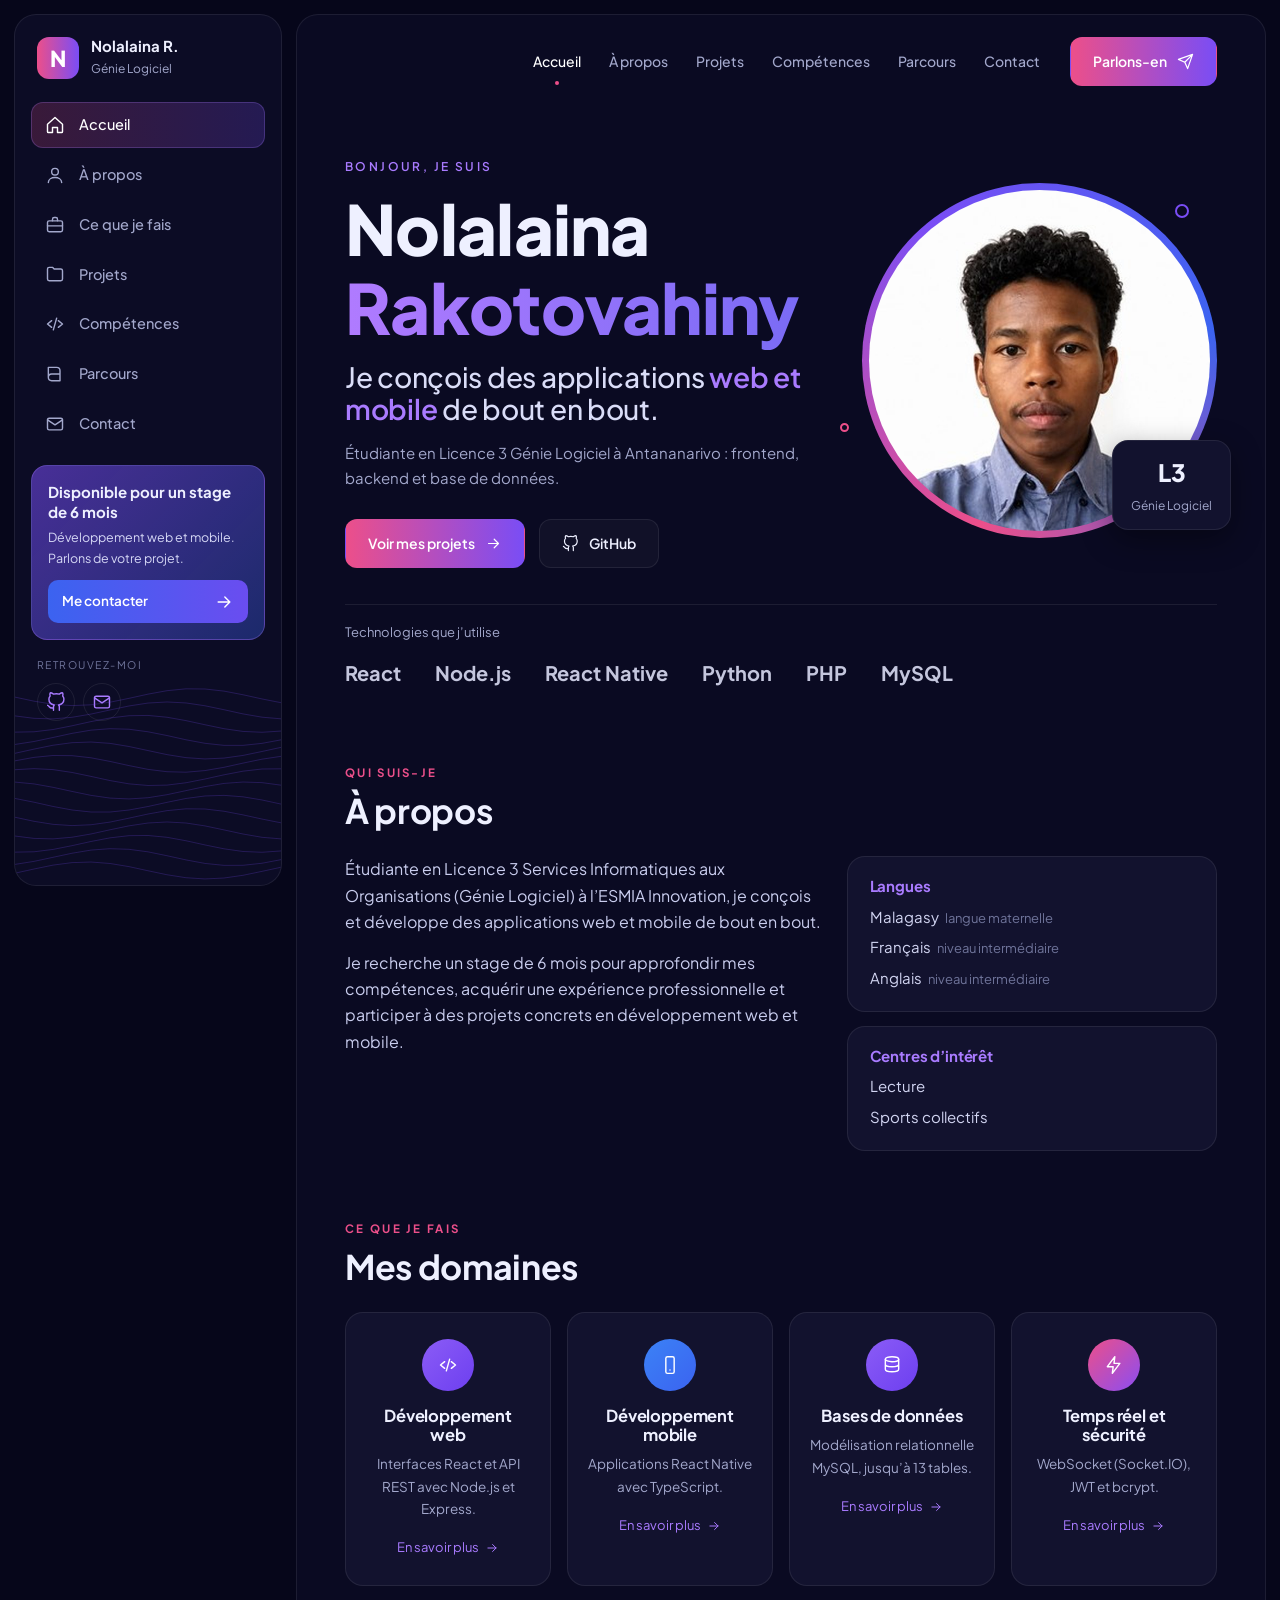
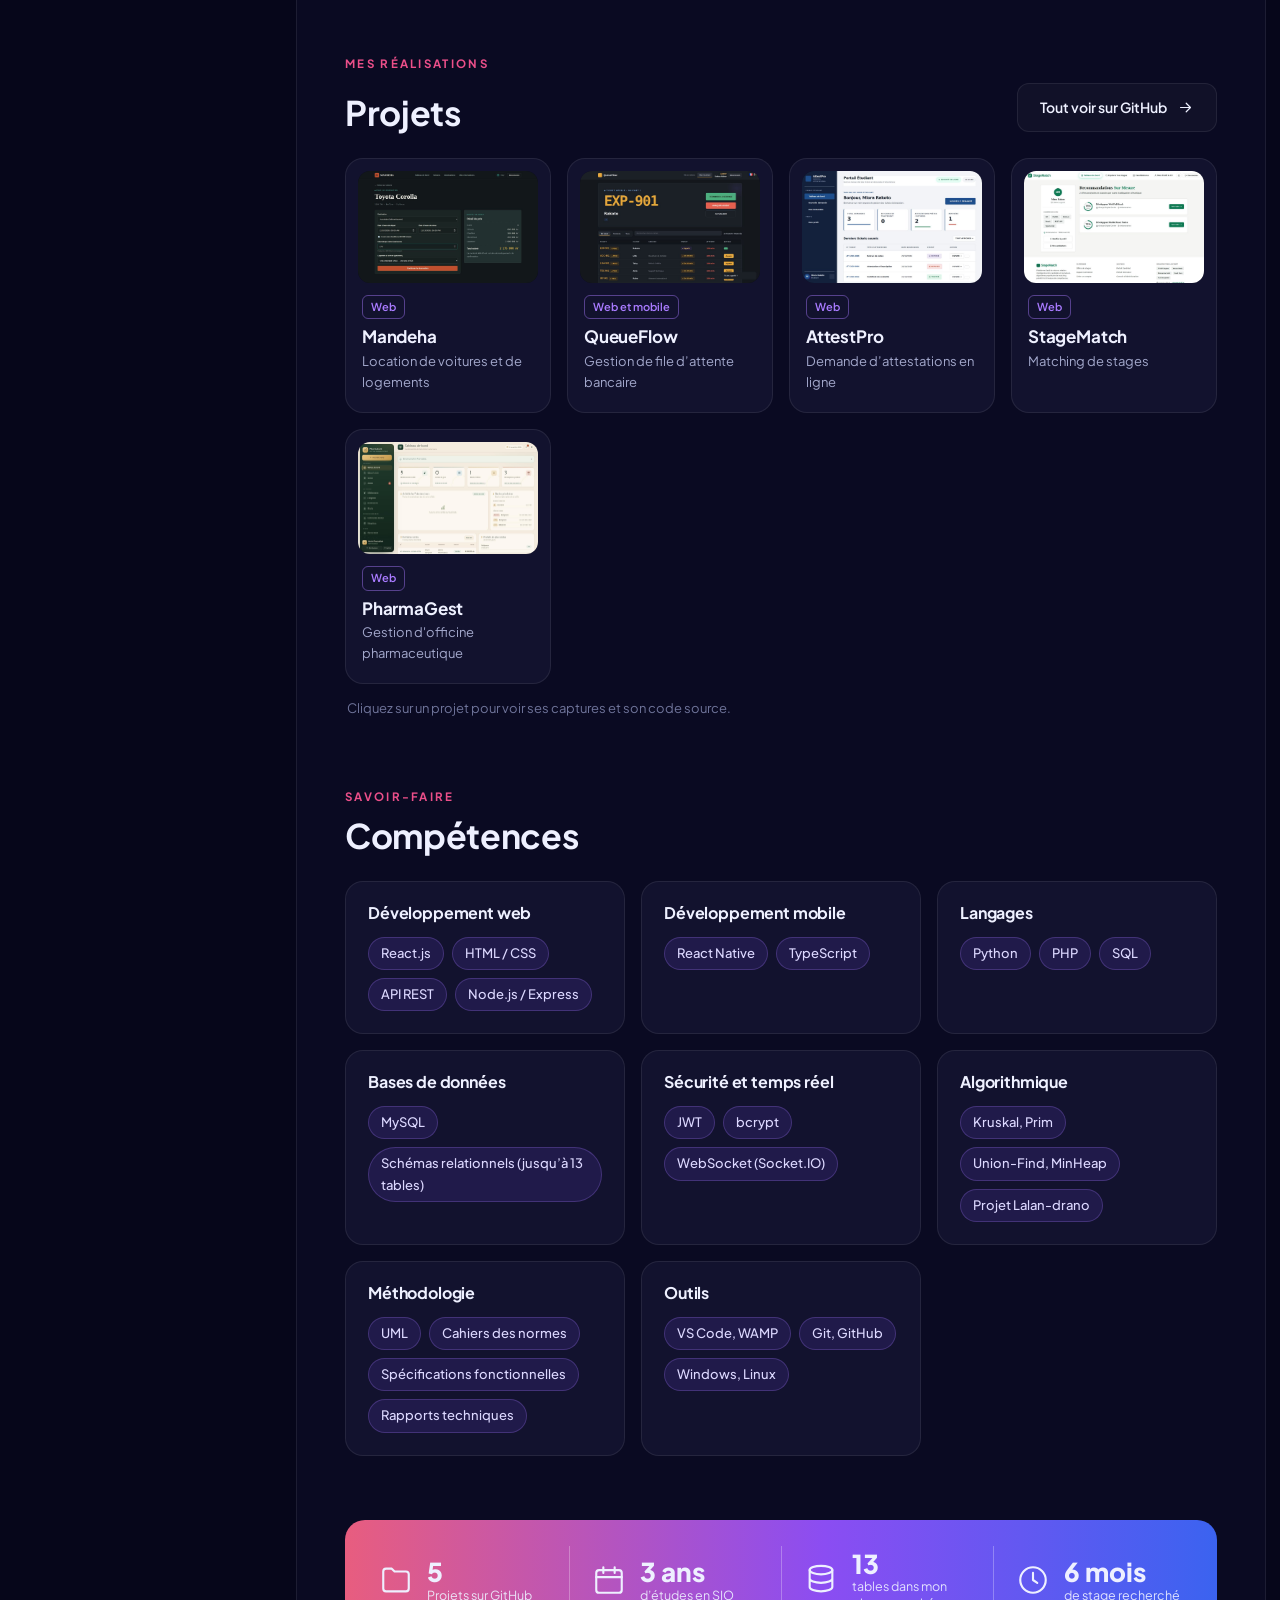
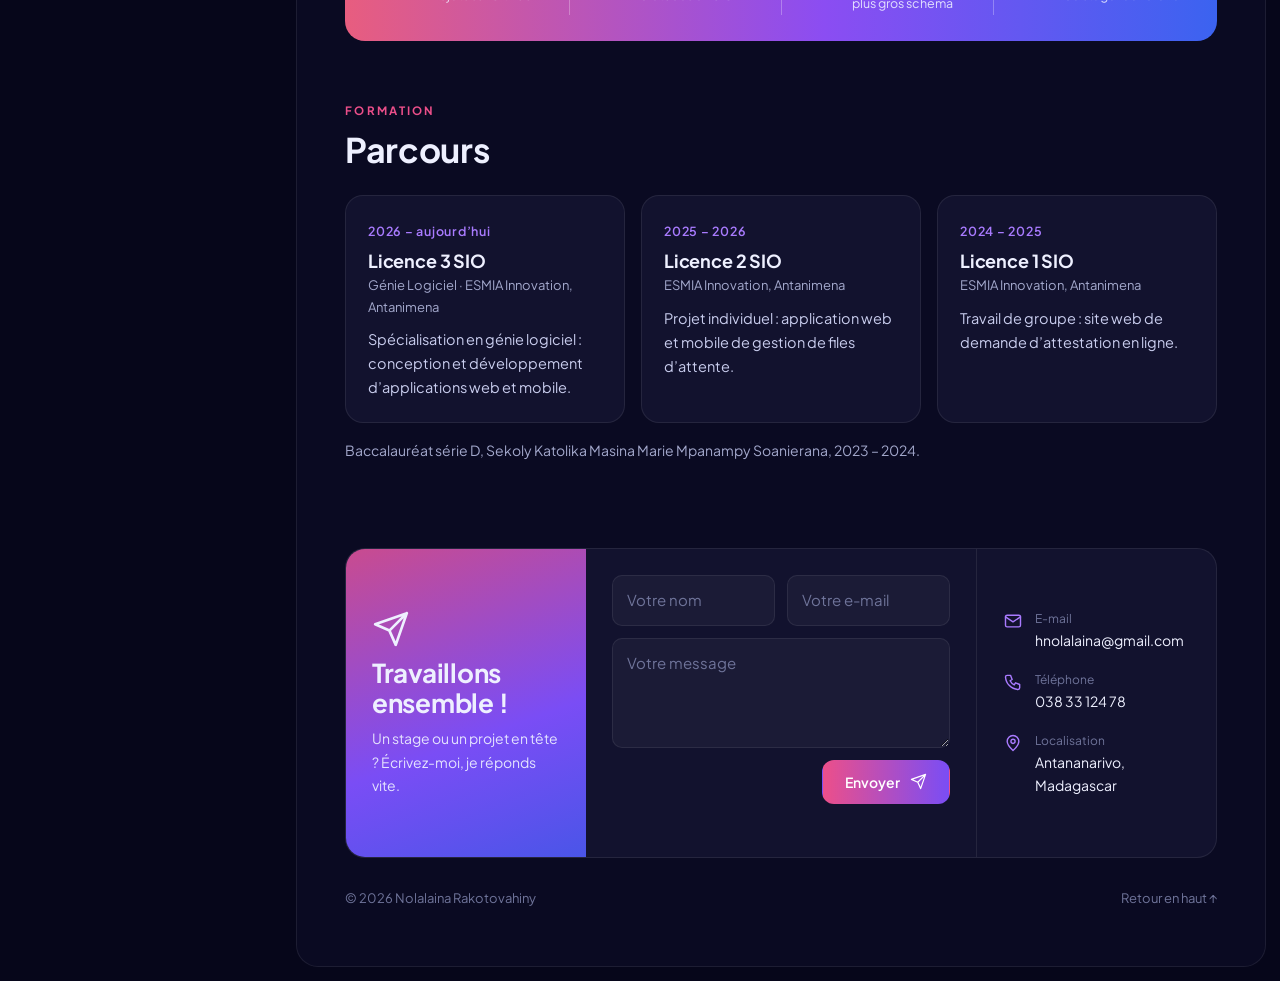
==== index.html @ dbb58e8d "commit" ====
<!DOCTYPE html>
<html lang="fr">
<head>
<meta charset="utf-8">
<meta name="viewport" content="width=device-width, initial-scale=1, viewport-fit=cover">
<meta name="color-scheme" content="dark">
<title>Nolalaina Rakotovahiny — Développement web & mobile</title>
<meta name="description" content="Portfolio de Nolalaina Rakotovahiny, étudiante en Génie Logiciel à Antananarivo, à la recherche d’un stage de 6 mois en développement web et mobile.">
<meta property="og:title" content="Nolalaina Rakotovahiny — Développement web & mobile">
<link rel="preconnect" href="https://fonts.googleapis.com">
<link rel="preconnect" href="https://fonts.gstatic.com" crossorigin>
<link href="https://fonts.googleapis.com/css2?family=Plus+Jakarta+Sans:wght@400;500;600;700;800&display=swap" rel="stylesheet">
<link rel="stylesheet" href="css/style.css">
</head>
<body class="no-js">

<svg width="0" height="0" style="position:absolute" aria-hidden="true"><defs>
<symbol id="i-home" viewBox="0 0 24 24"><path d="M3 11l9-8 9 8v9a1 1 0 0 1-1 1h-5v-6H9v6H4a1 1 0 0 1-1-1z"/></symbol>
<symbol id="i-user" viewBox="0 0 24 24"><circle cx="12" cy="8" r="4"/><path d="M4 21c0-4 4-6 8-6s8 2 8 6"/></symbol>
<symbol id="i-brief" viewBox="0 0 24 24"><rect x="3" y="7" width="18" height="13" rx="2"/><path d="M9 7V5a2 2 0 0 1 2-2h2a2 2 0 0 1 2 2v2M3 13h18"/></symbol>
<symbol id="i-folder" viewBox="0 0 24 24"><path d="M3 6a2 2 0 0 1 2-2h4l2 2h8a2 2 0 0 1 2 2v10a2 2 0 0 1-2 2H5a2 2 0 0 1-2-2z"/></symbol>
<symbol id="i-code" viewBox="0 0 24 24"><path d="M8 8l-5 4 5 4M16 8l5 4-5 4M14 5l-4 14"/></symbol>
<symbol id="i-mail" viewBox="0 0 24 24"><rect x="3" y="5" width="18" height="14" rx="2"/><path d="M3 7l9 6 9-6"/></symbol>
<symbol id="i-phone" viewBox="0 0 24 24"><path d="M5 4h4l2 5-2.500 1.500a11 11 0 0 0 5 5L15 13l5 2v4a2 2 0 0 1-2 2A16 16 0 0 1 3 6a2 2 0 0 1 2-2z"/></symbol>
<symbol id="i-pin" viewBox="0 0 24 24"><path d="M12 21s-7-6.200-7-11a7 7 0 0 1 14 0c0 4.800-7 11-7 11z"/><circle cx="12" cy="10" r="2.500"/></symbol>
<symbol id="i-send" viewBox="0 0 24 24"><path d="M22 2L11 13M22 2l-7 20-4-9-9-4z"/></symbol>
<symbol id="i-arrow" viewBox="0 0 24 24"><path d="M5 12h14M13 6l6 6-6 6"/></symbol>
<symbol id="i-github" viewBox="0 0 24 24"><path d="M9 19c-5 1.500-5-2.500-7-3m14 6v-3.870a3.370 3.370 0 0 0-.940-2.610c3.140-.350 6.440-1.540 6.440-7A5.440 5.440 0 0 0 20 4.770 5.070 5.070 0 0 0 19.910 1S18.730.650 16 2.480a13.380 13.380 0 0 0-7 0C6.270.650 5.090 1 5.090 1A5.070 5.070 0 0 0 5 4.770a5.440 5.440 0 0 0-1.500 3.780c0 5.420 3.300 6.610 6.440 7A3.370 3.370 0 0 0 9 18.130V22"/></symbol>
<symbol id="i-layers" viewBox="0 0 24 24"><path d="M12 2l10 5-10 5L2 7zM2 17l10 5 10-5M2 12l10 5 10-5"/></symbol>
<symbol id="i-mobile" viewBox="0 0 24 24"><rect x="7" y="2" width="10" height="20" rx="2"/><path d="M12 18h.01"/></symbol>
<symbol id="i-db" viewBox="0 0 24 24"><ellipse cx="12" cy="5" rx="8" ry="3"/><path d="M4 5v6c0 1.700 3.600 3 8 3s8-1.300 8-3V5M4 11v6c0 1.700 3.600 3 8 3s8-1.300 8-3v-6"/></symbol>
<symbol id="i-zap" viewBox="0 0 24 24"><path d="M13 2L4 14h7l-1 8 9-12h-7z"/></symbol>
<symbol id="i-cal" viewBox="0 0 24 24"><rect x="3" y="5" width="18" height="16" rx="2"/><path d="M3 10h18M8 3v4M16 3v4"/></symbol>
<symbol id="i-clock" viewBox="0 0 24 24"><circle cx="12" cy="12" r="9"/><path d="M12 7v5l3 2"/></symbol>
<symbol id="i-book" viewBox="0 0 24 24"><path d="M4 4h10a4 4 0 0 1 4 4v12H8a4 4 0 0 1-4-4zM4 16a4 4 0 0 1 4-4h10"/></symbol>
</defs></svg>
<a class="skip" href="#projets">Aller aux projets</a>
<div class="app">
  <aside class="side" aria-label="Navigation principale">
    <a class="brand" href="#accueil"><span class="mark">N</span><span><b>Nolalaina R.</b><span>Génie Logiciel</span></span></a>
    <nav id="snav">
      <a href="#accueil" class="active"><svg class="i" aria-hidden="true"><use href="#i-home"/></svg>Accueil</a>
      <a href="#apropos"><svg class="i" aria-hidden="true"><use href="#i-user"/></svg>À propos</a>
      <a href="#services"><svg class="i" aria-hidden="true"><use href="#i-brief"/></svg>Ce que je fais</a>
      <a href="#projets"><svg class="i" aria-hidden="true"><use href="#i-folder"/></svg>Projets</a>
      <a href="#competences"><svg class="i" aria-hidden="true"><use href="#i-code"/></svg>Compétences</a>
      <a href="#parcours"><svg class="i" aria-hidden="true"><use href="#i-book"/></svg>Parcours</a>
      <a href="#contact"><svg class="i" aria-hidden="true"><use href="#i-mail"/></svg>Contact</a>
    </nav>
    <div class="avail"><b>Disponible pour un stage de 6 mois</b><p>Développement web et mobile. Parlons de votre projet.</p><a href="#contact">Me contacter <svg class="i" aria-hidden="true"><use href="#i-arrow"/></svg></a></div>
    <div class="follow"><small>RETROUVEZ-MOI</small><a href="https://github.com/Nolalaina" target="_blank" rel="noopener" aria-label="GitHub"><svg class="i" aria-hidden="true"><use href="#i-github"/></svg></a><a href="mailto:hnolalaina@gmail.com" aria-label="E-mail"><svg class="i" aria-hidden="true"><use href="#i-mail"/></svg></a></div>
    <svg class="contours" viewBox="0 0 280 330" preserveAspectRatio="none" aria-hidden="true"><polyline points="0,20.0 20,26.7 40,31.8 60,34.0 80,32.7 100,28.4 120,22.0 140,15.1 160,9.4 180,6.3 200,6.6 220,10.1 240,16.1 260,23.0 280,29.2" /><polyline points="0,51.0 20,55.0 40,55.9 60,53.3 80,48.0 100,41.2 120,34.6 140,29.8 160,28.0 180,29.6 200,34.3 220,40.8 240,47.7 260,53.1 280,55.8" /><polyline points="0,77.8 20,77.2 40,73.5 60,67.3 80,60.4 100,54.4 120,50.7 140,50.2 160,53.2 180,58.8 200,65.6 220,72.1 240,76.6 260,78.0 280,76.0" /><polyline points="0,98.1 20,93.2 40,86.6 60,79.8 80,74.5 100,72.1 120,73.0 140,77.2 160,83.4 180,90.4 200,96.2 220,99.6 240,99.6 260,96.3 280,90.5" /><polyline points="0,112.7 20,105.8 40,99.4 60,95.2 80,94.1 100,96.3 120,101.5 140,108.2 160,114.9 180,119.9 200,122.0 220,120.6 240,116.2 260,109.7 280,102.9" /><polyline points="0,125.1 20,119.4 40,116.3 60,116.6 80,120.1 100,126.1 120,133.0 140,139.2 160,143.1 180,143.9 200,141.2 220,135.8 240,128.9 260,122.4 280,117.7" /><polyline points="0,139.8 20,138.0 40,139.6 60,144.3 80,150.8 100,157.7 120,163.1 140,165.8 160,165.2 180,161.3 200,155.1 220,148.2 240,142.2 260,138.6 280,138.3" /><polyline points="0,160.2 20,163.2 40,168.8 60,175.6 80,182.1 100,186.6 120,188.0 140,186.0 160,181.0 180,174.3 200,167.6 220,162.4 240,160.1 260,161.1 280,165.3" /><polyline points="0,187.2 20,193.4 40,200.4 60,206.2 80,209.6 100,209.6 120,206.3 140,200.5 160,193.6 180,187.2 200,183.1 220,182.1 240,184.5 260,189.7 280,196.5" /><polyline points="0,218.2 20,224.9 40,229.9 60,232.0 80,230.6 100,226.2 120,219.7 140,212.9 160,207.3 180,204.3 200,204.6 220,208.3 240,214.3 260,221.2 280,227.4" /><polyline points="0,249.2 20,253.1 40,253.9 60,251.2 80,245.8 100,238.9 120,232.4 140,227.7 160,226.0 180,227.7 200,232.5 220,239.1 240,245.9 260,251.3 280,253.9" /><polyline points="0,275.8 20,275.2 40,271.3 60,265.1 80,258.2 100,252.2 120,248.6 140,248.3 160,251.3 180,257.0 200,263.9 220,270.3 240,274.7 260,276.0 280,273.8" /><polyline points="0,296.0 20,291.0 40,284.3 60,277.6 80,272.4 100,270.1 120,271.1 140,275.3 160,281.7 180,288.6 200,294.4 220,297.6 240,297.5 260,294.1 280,288.2" /><polyline points="0,310.5 20,303.6 40,297.2 60,293.1 80,292.1 100,294.5 120,299.7 140,306.5 160,313.1 180,318.0 200,320.0 220,318.5 240,314.0 260,307.5 280,300.7" /></svg>
  </aside>

  <main>
    <div class="top">
      <a class="mlogo" href="#accueil">Nolalaina R.</a>
      <div class="links" id="tnav"><a href="#accueil" class="active">Accueil</a><a href="#apropos">À propos</a><a href="#projets">Projets</a><a href="#competences">Compétences</a><a href="#parcours">Parcours</a><a href="#contact">Contact</a></div>
      <a class="btn grad" href="#contact">Parlons-en <svg class="i" aria-hidden="true"><use href="#i-send"/></svg></a>
    </div>

    <section id="accueil" style="padding-top:0">
      <div class="hero">
        <div>
          <span class="kick">Bonjour, je suis</span>
          <h1>Nolalaina <em>Rakotovahiny</em></h1>
          <h2>Je conçois des applications <b>web et mobile</b> de bout en bout.</h2>
          <p>Étudiante en Licence 3 Génie Logiciel à Antananarivo : frontend, backend et base de données.</p>
          <div class="row"><a class="btn grad" href="#projets">Voir mes projets <svg class="i" aria-hidden="true"><use href="#i-arrow"/></svg></a><a class="btn" href="https://github.com/Nolalaina" target="_blank" rel="noopener"><svg class="i" aria-hidden="true"><use href="#i-github"/></svg>GitHub</a></div>
        </div>
        <div class="photo">
          <span class="dot" style="width:14px;height:14px;top:6%;right:8%"></span><span class="dot" style="width:9px;height:9px;bottom:30%;left:-6%;border-color:var(--pink)"></span>
          <div class="ring"><img src="images/photo-nolalaina.jpg" alt="Portrait de Nolalaina Rakotovahiny" width="313" height="313"></div>
          <div class="exp"><b>L3</b><span>Génie Logiciel</span></div>
        </div>
      </div>
      <div class="techs"><small>Technologies que j’utilise</small><div><span>React</span><span>Node.js</span><span>React Native</span><span>Python</span><span>PHP</span><span>MySQL</span></div></div>
    </section>

    <section id="apropos">
      <span class="eyebrow">Qui suis-je</span>
      <div class="sh"><h2>À propos</h2></div>
      <div class="about">
        <div class="txt">
          <p>Étudiante en Licence 3 Services Informatiques aux Organisations (Génie Logiciel) à l’ESMIA Innovation, je conçois et développe des applications web et mobile de bout en bout.</p>
          <p>Je recherche un stage de 6 mois pour approfondir mes compétences, acquérir une expérience professionnelle et participer à des projets concrets en développement web et mobile.</p>
        </div>
        <div style="display:grid;gap:14px">
          <div class="mini"><h3>Langues</h3><ul><li>Malagasy<span>langue maternelle</span></li><li>Français<span>niveau intermédiaire</span></li><li>Anglais<span>niveau intermédiaire</span></li></ul></div>
          <div class="mini"><h3>Centres d’intérêt</h3><ul><li>Lecture</li><li>Sports collectifs</li></ul></div>
        </div>
      </div>
    </section>

    <section id="services">
      <span class="eyebrow">Ce que je fais</span>
      <div class="sh"><h2>Mes domaines</h2></div>
      <div class="cols4">
        <div class="svc reveal"><div class="ico"><svg class="i" aria-hidden="true"><use href="#i-code"/></svg></div><h3>Développement web</h3><p>Interfaces React et API REST avec Node.js et Express.</p><a href="#competences">En savoir plus <svg class="i" aria-hidden="true"><use href="#i-arrow"/></svg></a></div>
        <div class="svc reveal"><div class="ico"><svg class="i" aria-hidden="true"><use href="#i-mobile"/></svg></div><h3>Développement mobile</h3><p>Applications React Native avec TypeScript.</p><a href="#competences">En savoir plus <svg class="i" aria-hidden="true"><use href="#i-arrow"/></svg></a></div>
        <div class="svc reveal"><div class="ico"><svg class="i" aria-hidden="true"><use href="#i-db"/></svg></div><h3>Bases de données</h3><p>Modélisation relationnelle MySQL, jusqu’à 13 tables.</p><a href="#competences">En savoir plus <svg class="i" aria-hidden="true"><use href="#i-arrow"/></svg></a></div>
        <div class="svc reveal"><div class="ico"><svg class="i" aria-hidden="true"><use href="#i-zap"/></svg></div><h3>Temps réel et sécurité</h3><p>WebSocket (Socket.IO), JWT et bcrypt.</p><a href="#competences">En savoir plus <svg class="i" aria-hidden="true"><use href="#i-arrow"/></svg></a></div>
      </div>
    </section>

    <section id="projets">
      <span class="eyebrow">Mes réalisations</span>
      <div class="sh"><h2>Projets</h2><a class="btn" href="https://github.com/Nolalaina" target="_blank" rel="noopener">Tout voir sur GitHub <svg class="i" aria-hidden="true"><use href="#i-arrow"/></svg></a></div>
      <div class="cols4">
      <article class="pcard reveal" tabindex="0" role="button" aria-label="Voir les captures de Mandeha">
        <div class="pshot"><img class="on" src="images/mandeha-1.jpg" alt="Réservation avec devis calculé en direct" loading="lazy"><img class="" src="images/mandeha-2.jpg" alt="Catalogue des voitures côté client" loading="lazy"><img class="" src="images/mandeha-3.jpg" alt="Tableau de bord administrateur" loading="lazy"><img class="" src="images/mandeha-4.jpg" alt="Suivi des réservations côté administrateur" loading="lazy"></div>
        <span class="ptag">Web</span>
        <h3>Mandeha</h3>
        <p class="psub">Location de voitures et de logements</p>
        <div class="pmore" hidden>
          <p class="pyear">Web, Python Flask MVC</p>
          <p>Plateforme d’allocation de voitures et de logements à Madagascar : réservation avec ou sans chauffeur, devis calculé en direct, paiements en Ariary (MVola, Orange Money, Airtel Money), suivi GPS et espace administrateur.</p>
          <ul class="chips"><li>Python</li><li>Flask</li><li>SQLAlchemy</li><li>MySQL</li><li>Jinja2</li></ul>
          <a class="btn grad" href="https://github.com/Nolalaina/mandeha" target="_blank" rel="noopener">Code source sur GitHub <svg class="i" aria-hidden="true"><use href="#i-arrow"/></svg></a>
        </div>
      </article>
      <article class="pcard reveal" tabindex="0" role="button" aria-label="Voir les captures de QueueFlow">
        <div class="pshot"><img class="on" src="images/queueflow-1.jpg" alt="Console agent : ticket appelé et file du guichet" loading="lazy"><img class="" src="images/queueflow-2.jpg" alt="File en direct : tickets appelés par service" loading="lazy"><img class="" src="images/queueflow-3.jpg" alt="Prise de ticket en trois étapes" loading="lazy"><img class="" src="images/queueflow-4.jpg" alt="Console administrateur : indicateurs et activité" loading="lazy"></div>
        <span class="ptag">Web et mobile</span>
        <h3>QueueFlow</h3>
        <p class="psub">Gestion de file d’attente bancaire</p>
        <div class="pmore" hidden>
          <p class="pyear">Projet individuel L2, web et mobile</p>
          <p>Gestion de file d’attente bancaire : prise de ticket à distance, suivi de sa position en temps réel, console agent avec priorités (VIP, urgences, seniors) et tableau de bord admin.</p>
          <ul class="chips"><li>React</li><li>React Native</li><li>Node.js</li><li>Socket.IO</li><li>JWT</li><li>MySQL</li></ul>
          <a class="btn grad" href="https://github.com/Nolalaina/gestion-files-attente" target="_blank" rel="noopener">Code source sur GitHub <svg class="i" aria-hidden="true"><use href="#i-arrow"/></svg></a>
        </div>
      </article>
      <article class="pcard reveal" tabindex="0" role="button" aria-label="Voir les captures de AttestPro">
        <div class="pshot"><img class="on" src="images/attestpro-1.jpg" alt="Espace étudiant : suivi des demandes" loading="lazy"><img class="" src="images/attestpro-2.jpg" alt="Nouvelle demande d’attestation" loading="lazy"><img class="" src="images/attestpro-3.jpg" alt="Registre des demandes avec filtres" loading="lazy"><img class="" src="images/attestpro-4.jpg" alt="Écran d’appel des tickets au guichet" loading="lazy"></div>
        <span class="ptag">Web</span>
        <h3>AttestPro</h3>
        <p class="psub">Demande d’attestations en ligne</p>
        <div class="pmore" hidden>
          <p class="pyear">Projet de groupe L1, web</p>
          <p>Demande d’attestations en ligne : les étudiants soumettent et suivent leurs demandes, le personnel les traite avec registre de suivi, fiche de retrait et statistiques. Routeur MVC maison, requêtes préparées et protection CSRF.</p>
          <ul class="chips"><li>PHP</li><li>MVC</li><li>MySQL</li><li>PDO</li></ul>
          <a class="btn grad" href="https://github.com/Nolalaina/attestation-app" target="_blank" rel="noopener">Code source sur GitHub <svg class="i" aria-hidden="true"><use href="#i-arrow"/></svg></a>
        </div>
      </article>
      <article class="pcard reveal" tabindex="0" role="button" aria-label="Voir les captures de StageMatch">
        <div class="pshot"><img class="on" src="images/stagematch-1.jpg" alt="Recommandations classées par score de correspondance" loading="lazy"><img class="" src="images/stagematch-2.jpg" alt="Détail d’une offre avec score de matching" loading="lazy"><img class="" src="images/stagematch-3.jpg" alt="Catalogue des offres de stage" loading="lazy"><img class="" src="images/stagematch-4.jpg" alt="Console d’administration : statistiques" loading="lazy"></div>
        <span class="ptag">Web</span>
        <h3>StageMatch</h3>
        <p class="psub">Matching de stages</p>
        <div class="pmore" hidden>
          <p class="pyear">Web, mini-hackathon agile</p>
          <p>Plateforme de stages avec moteur de recommandation (TF-IDF et similarité cosinus), candidature en un clic, suivi des candidatures et validation des entreprises par un administrateur.</p>
          <ul class="chips"><li>React</li><li>Vite</li><li>Node.js</li><li>Express</li><li>JWT</li></ul>
          <a class="btn grad" href="https://github.com/Nolalaina/stagematch" target="_blank" rel="noopener">Code source sur GitHub <svg class="i" aria-hidden="true"><use href="#i-arrow"/></svg></a>
        </div>
      </article>
      <article class="pcard reveal" tabindex="0" role="button" aria-label="Voir les captures de PharmaGest">
        <div class="pshot"><img class="on" src="images/pharmacie-1.jpg" alt="Tableau de bord avec indicateurs clés de la pharmacie" loading="lazy"><img class="" src="images/pharmacie-2.jpg" alt="Module caisse avec recherche par code-barres" loading="lazy"><img class="" src="images/pharmacie-3.jpg" alt="Catalogue des médicaments avec stock et prix" loading="lazy"><img class="" src="images/pharmacie-4.jpg" alt="Rapports PDF de ventes et d'achats" loading="lazy"></div>
        <span class="ptag">Web</span>
        <h3>PharmaGest</h3>
        <p class="psub">Gestion d'officine pharmaceutique</p>
        <div class="pmore" hidden>
          <p class="pyear">Projet L3, web Django</p>
          <p>Application de gestion d'officine : catalogue de médicaments, fournisseurs, commandes d'achat avec réceptions, caisse avec code-barres et paiements multiples, gestion des lots, alertes de stock et péremption, journal d'audit et rapports PDF.</p>
          <ul class="chips"><li>Python</li><li>Django</li><li>SQLite</li><li>Bootstrap 5</li><li>PDF</li></ul>
          <a class="btn grad" href="https://github.com/Nolalaina/projet_pharmacie" target="_blank" rel="noopener">Code source sur GitHub <svg class="i" aria-hidden="true"><use href="#i-arrow"/></svg></a>
        </div>
      </article>
      </div>
      <p style="color:var(--faint);font-size:13px;margin:14px 2px 0">Cliquez sur un projet pour voir ses captures et son code source.</p>
    </section>

    <section id="competences">
      <span class="eyebrow">Savoir-faire</span>
      <div class="sh"><h2>Compétences</h2></div>
      <div class="skills"><div class="skill reveal"><h3>Développement web</h3><ul class="chips"><li>React.js</li><li>HTML / CSS</li><li>API REST</li><li>Node.js / Express</li></ul></div><div class="skill reveal"><h3>Développement mobile</h3><ul class="chips"><li>React Native</li><li>TypeScript</li></ul></div><div class="skill reveal"><h3>Langages</h3><ul class="chips"><li>Python</li><li>PHP</li><li>SQL</li></ul></div><div class="skill reveal"><h3>Bases de données</h3><ul class="chips"><li>MySQL</li><li>Schémas relationnels (jusqu’à 13 tables)</li></ul></div><div class="skill reveal"><h3>Sécurité et temps réel</h3><ul class="chips"><li>JWT</li><li>bcrypt</li><li>WebSocket (Socket.IO)</li></ul></div><div class="skill reveal"><h3>Algorithmique</h3><ul class="chips"><li>Kruskal, Prim</li><li>Union-Find, MinHeap</li><li>Projet Lalan-drano</li></ul></div><div class="skill reveal"><h3>Méthodologie</h3><ul class="chips"><li>UML</li><li>Cahiers des normes</li><li>Spécifications fonctionnelles</li><li>Rapports techniques</li></ul></div><div class="skill reveal"><h3>Outils</h3><ul class="chips"><li>VS Code, WAMP</li><li>Git, GitHub</li><li>Windows, Linux</li></ul></div></div>
    </section>

    <div class="stats" aria-label="Chiffres clés">
      <div><svg class="i" aria-hidden="true"><use href="#i-folder"/></svg><p style="margin:0"><b>5</b><span>Projets sur GitHub</span></p></div>
      <div><svg class="i" aria-hidden="true"><use href="#i-cal"/></svg><p style="margin:0"><b>3 ans</b><span>d’études en SIO</span></p></div>
      <div><svg class="i" aria-hidden="true"><use href="#i-db"/></svg><p style="margin:0"><b>13</b><span>tables dans mon plus gros schéma</span></p></div>
      <div><svg class="i" aria-hidden="true"><use href="#i-clock"/></svg><p style="margin:0"><b>6 mois</b><span>de stage recherché</span></p></div>
    </div>

    <section id="parcours">
      <span class="eyebrow">Formation</span>
      <div class="sh"><h2>Parcours</h2></div>
      <div class="path">
        <div class="step reveal"><small>2026 – aujourd’hui</small><h3>Licence 3 SIO</h3><div class="where">Génie Logiciel · ESMIA Innovation, Antanimena</div><p>Spécialisation en génie logiciel : conception et développement d’applications web et mobile.</p></div>
        <div class="step reveal"><small>2025 – 2026</small><h3>Licence 2 SIO</h3><div class="where">ESMIA Innovation, Antanimena</div><p>Projet individuel : application web et mobile de gestion de files d’attente.</p></div>
        <div class="step reveal"><small>2024 – 2025</small><h3>Licence 1 SIO</h3><div class="where">ESMIA Innovation, Antanimena</div><p>Travail de groupe : site web de demande d’attestation en ligne.</p></div>
      </div>
      <p class="bac">Baccalauréat série D, Sekoly Katolika Masina Marie Mpanampy Soanierana, 2023 – 2024.</p>
    </section>

    <section id="contact">
      <div class="contact">
        <div class="cl"><svg class="i" aria-hidden="true"><use href="#i-send"/></svg><h2>Travaillons ensemble !</h2><p>Un stage ou un projet en tête ? Écrivez-moi, je réponds vite.</p></div>
        <form id="cf">
          <div class="two"><input name="nom" placeholder="Votre nom" aria-label="Votre nom" required><input name="email" type="email" placeholder="Votre e-mail" aria-label="Votre e-mail" required></div>
          <textarea name="msg" placeholder="Votre message" aria-label="Votre message" required></textarea>
          <button class="btn grad" type="submit">Envoyer <svg class="i" aria-hidden="true"><use href="#i-send"/></svg></button>
        <div id="cfmsg" role="status" style="margin:0;color:var(--muted);font-size:13px;min-height:1.2em"></div></form>
        <div class="info">
          <div><svg class="i" aria-hidden="true"><use href="#i-mail"/></svg><span><small>E-mail</small><a href="mailto:hnolalaina@gmail.com">hnolalaina@gmail.com</a></span></div>
          <div><svg class="i" aria-hidden="true"><use href="#i-phone"/></svg><span><small>Téléphone</small><a href="tel:+261383312478">038 33 124 78</a></span></div>
          <div><svg class="i" aria-hidden="true"><use href="#i-pin"/></svg><span><small>Localisation</small>Antananarivo, Madagascar</span></div>
        </div>
      </div>
      <footer><span>© 2026 Nolalaina Rakotovahiny</span><a href="#accueil">Retour en haut ↑</a></footer>
    </section>
  </main>
</div>

<div class="modal" id="md" hidden role="dialog" aria-modal="true" aria-label="Détail du projet">
  <div class="mbox">
    <button class="mx" type="button" aria-label="Fermer">×</button>
    <div><div class="mmain"><img id="mi" alt=""></div><p class="mcap" id="mc"></p><div class="mthumbs" id="mt"></div></div>
    <div class="mtxt" id="mx"></div>
  </div>
</div>

<script src="js/script.js" defer></script>
</body>
</html>
---- css/style.css ----
:root{--bg:#06061A;--side:#0C0C25;--panel:#0A0A22;--card:#12122E;--card2:#17173A;--line:rgba(255,255,255,.08);
--ink:#EEF0FF;--muted:#A3A8CC;--faint:#6F749A;--pink:#EC4F8A;--violet:#7A4DF5;--blue:#3B63F0;--lilac:#A97BFF;
--grad:linear-gradient(90deg,#EC4F8A,#7A4DF5);--grad2:linear-gradient(90deg,#E85D7F,#8B4DF2 55%,#3B63F0);
box-sizing:border-box;padding:env(safe-area-inset-top,0px) env(safe-area-inset-right,0px) env(safe-area-inset-bottom,0px) env(safe-area-inset-left,0px)}
*,*::before,*::after{box-sizing:border-box}
html{scroll-behavior:smooth;scroll-padding-top:90px;color-scheme:dark;background:var(--bg)}
@media (prefers-reduced-motion:reduce){html{scroll-behavior:auto}*{transition:none!important;animation:none!important}}
body{margin:0;background:var(--bg);color:var(--ink);font:400 15px/1.65 "Plus Jakarta Sans",system-ui,sans-serif}
a{color:inherit}
:focus-visible{outline:2px solid var(--lilac);outline-offset:3px;border-radius:8px}
h1,h2,h3{margin:0;line-height:1.15;letter-spacing:-.01em}
.i{width:20px;height:20px;fill:none;stroke:currentColor;stroke-width:1.7;stroke-linecap:round;stroke-linejoin:round;flex:none}
.skip{position:absolute;left:-999px;top:8px;background:var(--pink);color:#fff;padding:10px 16px;border-radius:10px;z-index:99;text-decoration:none}
.skip:focus{left:8px}
.app{display:grid;grid-template-columns:268px minmax(0,1fr);gap:14px;padding:14px;min-height:100vh}
/* Barre latérale */
.side{position:sticky;top:14px;height:calc(100vh - 28px);background:var(--side);border:1px solid var(--line);border-radius:22px;padding:22px 16px;display:flex;flex-direction:column;overflow:hidden}
.brand{display:flex;align-items:center;gap:12px;text-decoration:none;margin-bottom:22px;padding:0 6px}
.mark{width:42px;height:42px;border-radius:12px;background:var(--grad);display:grid;place-items:center;font:800 22px "Plus Jakarta Sans";color:#fff}
.brand b{display:block;font-size:15px;line-height:1.2}.brand b+span{font-size:12px;color:var(--muted)}
.side nav{display:grid;gap:4px}
.side nav a{display:flex;align-items:center;gap:14px;padding:11px 14px;border-radius:12px;color:var(--muted);text-decoration:none;font-weight:500;font-size:14.5px;transition:background .2s,color .2s}
.side nav a:hover{color:var(--ink);background:rgba(255,255,255,.04)}
.side nav a.active{color:#fff;background:linear-gradient(90deg,rgba(236,79,138,.2),rgba(122,77,245,.22));box-shadow:inset 0 0 0 1px rgba(169,123,255,.25)}
.avail{margin-top:18px;border-radius:16px;padding:16px;background:linear-gradient(135deg,rgba(122,77,245,.55),rgba(59,99,240,.35));border:1px solid rgba(169,123,255,.3)}
.avail b{display:block;font-size:15px;line-height:1.3}.avail p{margin:6px 0 12px;font-size:12.5px;color:#D5D7F5}
.avail a{display:flex;justify-content:space-between;align-items:center;background:linear-gradient(90deg,#3B63F0,#6A4DF0);color:#fff;text-decoration:none;font-weight:600;font-size:13.5px;padding:10px 14px;border-radius:10px}
.follow{margin-top:16px;padding:0 6px}.follow small{display:block;color:var(--faint);letter-spacing:.14em;font-size:10.5px;margin-bottom:10px}
.follow a{display:inline-grid;place-items:center;width:38px;height:38px;border-radius:50%;border:1px solid var(--line);color:var(--lilac);margin-right:8px;text-decoration:none}
.follow a:hover{border-color:var(--lilac)}
.contours{position:absolute;left:0;bottom:0;width:100%;height:200px;opacity:.55;pointer-events:none}
.contours polyline{fill:none;stroke:#7A4DF5;stroke-width:1;opacity:.55}
/* Panneau principal */
main{background:var(--panel);border:1px solid var(--line);border-radius:22px;padding:0 48px 48px;min-width:0}
.top{display:flex;align-items:center;justify-content:flex-end;gap:30px;padding:22px 0;position:sticky;top:0;background:var(--panel);z-index:10;border-bottom:1px solid transparent}
.top .links{display:flex;gap:28px;font-size:14px;font-weight:500}
.top .links a{color:var(--muted);text-decoration:none;position:relative;padding:4px 0}
.top .links a:hover,.top .links a.active{color:#fff}
.top .links a.active::after{content:"";position:absolute;left:50%;bottom:-8px;width:4px;height:4px;border-radius:50%;background:var(--pink);transform:translateX(-50%)}
.mlogo{display:none;margin-right:auto;font-weight:800;text-decoration:none}
.btn{display:inline-flex;align-items:center;justify-content:center;gap:10px;padding:12px 22px;border-radius:12px;font-weight:600;font-size:14px;text-decoration:none;border:1px solid var(--line);background:rgba(255,255,255,.03);color:var(--ink);cursor:pointer;font-family:inherit;transition:transform .15s,border-color .2s}
.btn:hover{transform:translateY(-2px);border-color:rgba(169,123,255,.5)}
.btn.grad{background:var(--grad);border-color:transparent;color:#fff}
.btn .i{width:17px;height:17px}
/* Accueil */
.hero{display:grid;grid-template-columns:minmax(0,1.15fr) minmax(0,.85fr);gap:36px;align-items:center;padding:44px 0 36px}
.kick{letter-spacing:.2em;font-size:12px;color:var(--lilac);font-weight:600;text-transform:uppercase}
.hero h1{font-size:clamp(40px,5.4vw,70px);font-weight:800;margin:10px 0 14px}
.hero h1 em{font-style:normal;background:linear-gradient(90deg,#B07BFF,#7A6BF5);-webkit-background-clip:text;background-clip:text;color:transparent}
.hero h2{font-size:clamp(20px,2.4vw,28px);font-weight:500;color:#DADDF8;max-width:460px}
.hero h2 b{color:var(--lilac);font-weight:600}
.hero p{color:var(--muted);max-width:460px;margin:16px 0 28px}
.hero .row{display:flex;gap:14px;flex-wrap:wrap}
.photo{position:relative;justify-self:center;width:min(100%,360px)}
.ring{aspect-ratio:1;border-radius:50%;padding:7px;background:conic-gradient(from 200deg,#EC4F8A,#7A4DF5,#3B63F0,#EC4F8A)}
.ring img{width:100%;height:100%;border-radius:50%;object-fit:cover;display:block;background:#fff}
.exp{position:absolute;right:-14px;bottom:8px;background:var(--card);border:1px solid var(--line);border-radius:16px;padding:12px 18px;text-align:center;box-shadow:0 10px 30px rgba(0,0,0,.4)}
.exp b{display:block;font-size:24px;font-weight:800}.exp span{font-size:12px;color:var(--muted)}
.dot{position:absolute;border-radius:50%;border:2px solid var(--violet)}
.techs{padding:14px 0 6px;border-top:1px solid var(--line)}
.techs small{color:var(--muted);font-size:13px}
.techs div{display:flex;flex-wrap:wrap;gap:12px 34px;margin-top:12px;font-size:20px;font-weight:700;color:#D9DBF2}
.techs span{opacity:.9}
/* Sections */
section{padding:56px 0 8px}
.eyebrow{font-size:11.5px;letter-spacing:.2em;color:var(--pink);font-weight:700;text-transform:uppercase}
.sh{display:flex;justify-content:space-between;align-items:flex-end;gap:16px;margin:8px 0 26px}
.sh h2{font-size:clamp(26px,3vw,34px);font-weight:700}
.about{display:grid;grid-template-columns:minmax(0,1.3fr) minmax(0,1fr);gap:20px}
.about .txt p{margin:0 0 14px;color:#C9CDEE;font-size:16px}
.mini{background:var(--card);border:1px solid var(--line);border-radius:18px;padding:20px 22px}
.mini h3{font-size:15px;margin-bottom:10px;color:var(--lilac)}
.mini ul{margin:0;padding:0;list-style:none;display:grid;gap:6px;color:#D2D5F2}
.mini li span{color:var(--faint);font-size:13px;margin-left:6px}
.cols4{display:grid;grid-template-columns:repeat(4,minmax(0,1fr));gap:16px}
.svc{background:var(--card);border:1px solid var(--line);border-radius:18px;padding:26px 20px;text-align:center;transition:transform .2s,border-color .2s}
.svc:hover{transform:translateY(-4px);border-color:rgba(169,123,255,.4)}
.ico{width:52px;height:52px;border-radius:50%;display:grid;place-items:center;margin:0 auto 16px;color:#fff;background:linear-gradient(135deg,#8B5CF6,#6D3FF0)}
.svc:nth-child(2) .ico{background:linear-gradient(135deg,#3B82F6,#3B63F0)}
.svc:nth-child(4) .ico{background:linear-gradient(135deg,#EC4F8A,#8B4DF2)}
.svc h3{font-size:16.5px;margin-bottom:8px}.svc p{margin:0 0 14px;font-size:13.5px;color:var(--muted)}
.svc a{font-size:13px;color:var(--lilac);text-decoration:none;display:inline-flex;gap:6px;align-items:center}
.svc a .i{width:14px;height:14px}
/* Projets */
.pcard{background:var(--card);border:1px solid var(--line);border-radius:18px;padding:12px 12px 18px;cursor:pointer;transition:transform .2s,border-color .2s;display:flex;flex-direction:column}
.pcard:hover{transform:translateY(-4px);border-color:rgba(169,123,255,.45)}
.pshot{aspect-ratio:16/10;border-radius:12px;overflow:hidden;background:#0A0A1E;margin-bottom:12px}
.pshot img{display:none;width:100%;height:100%;object-fit:cover;object-position:top}
.pshot img.on{display:block}
.ptag{align-self:flex-start;font-size:11px;font-weight:600;color:var(--lilac);border:1px solid rgba(169,123,255,.45);border-radius:6px;padding:2px 8px;margin:0 4px 8px}
.pcard h3{font-size:17px;margin:0 4px}.psub{margin:4px 4px 0;font-size:13px;color:var(--muted)}
.chips{display:flex;flex-wrap:wrap;gap:8px;list-style:none;margin:0;padding:0}
.chips li{font-size:13px;font-weight:500;padding:5px 12px;border-radius:999px;background:rgba(122,77,245,.14);border:1px solid rgba(169,123,255,.25);color:#DCD8FF}
.skills{display:grid;grid-template-columns:repeat(auto-fit,minmax(240px,1fr));gap:16px}
.skill{background:var(--card);border:1px solid var(--line);border-radius:18px;padding:22px}
.skill h3{font-size:16px;margin-bottom:14px}
/* Chiffres */
.stats{margin-top:56px;border-radius:20px;background:var(--grad2);display:grid;grid-template-columns:repeat(4,minmax(0,1fr));padding:26px 12px}
.stats div{display:flex;align-items:center;gap:14px;padding:4px 22px;border-left:1px solid rgba(255,255,255,.28)}
.stats div:first-child{border-left:0}
.stats .i{width:34px;height:34px;stroke-width:1.5}
.stats b{display:block;font-size:26px;font-weight:800;line-height:1.1}.stats span{font-size:12.5px;opacity:.9;line-height:1.3;display:block}
/* Parcours */
.path{display:grid;grid-template-columns:repeat(3,minmax(0,1fr));gap:16px}
.step{background:var(--card);border:1px solid var(--line);border-radius:18px;padding:22px}
.step small{color:var(--lilac);font-weight:600;letter-spacing:.06em}.step h3{font-size:18px;margin:8px 0 4px}
.step .where{color:var(--muted);font-size:13px;margin-bottom:10px}.step p{margin:0;color:#C9CDEE;font-size:14.5px}
.bac{margin-top:16px;color:var(--muted);font-size:14px}
/* Contact */
.contact{display:grid;grid-template-columns:minmax(0,.8fr) minmax(0,1.3fr) minmax(0,.8fr);border-radius:20px;overflow:hidden;background:var(--card);border:1px solid var(--line);margin-top:8px}
.cl{background:linear-gradient(160deg,#C94B8F,#7A4DF5 60%,#4A55E8);padding:30px 26px;display:flex;flex-direction:column;justify-content:center;gap:10px}
.cl .i{width:38px;height:38px}.cl h2{font-size:26px}.cl p{margin:0;font-size:14px;opacity:.92}
form{padding:26px;display:grid;gap:12px}
form .two{display:grid;grid-template-columns:1fr 1fr;gap:12px}
input,textarea{width:100%;background:rgba(255,255,255,.04);border:1px solid var(--line);border-radius:10px;color:var(--ink);font:inherit;padding:12px 14px}
input::placeholder,textarea::placeholder{color:var(--faint)}
input:focus,textarea:focus{outline:0;border-color:var(--lilac);box-shadow:0 0 0 3px rgba(122,77,245,.25)}
textarea{min-height:110px;resize:vertical}
form .btn{justify-self:end}
.info{padding:26px;display:grid;gap:18px;align-content:center;border-left:1px solid var(--line)}
.info div{display:flex;gap:12px;align-items:flex-start;font-size:14px}
.info .i{color:var(--lilac);margin-top:2px}.info small{display:block;color:var(--faint);font-size:12px}
.info a{text-decoration:none;overflow-wrap:anywhere}
footer{display:flex;justify-content:space-between;gap:16px;flex-wrap:wrap;color:var(--faint);font-size:13px;padding-top:30px}
footer a{text-decoration:none}
/* Fenêtre de détail */
.modal{position:fixed;inset:0;z-index:100;background:rgba(3,3,14,.88);display:flex;align-items:center;justify-content:center;padding:20px}
.modal[hidden]{display:none!important}
.mbox{position:relative;width:min(1080px,100%);max-height:calc(100vh - 40px);overflow:auto;background:var(--side);border:1px solid var(--line);border-radius:22px;padding:26px;display:grid;grid-template-columns:minmax(0,1.5fr) minmax(0,1fr);gap:26px}
.mx{position:absolute;top:12px;right:12px;width:40px;height:40px;border-radius:50%;border:1px solid var(--line);background:var(--card);color:#fff;font-size:22px;cursor:pointer;z-index:2}
.mmain{border-radius:14px;overflow:hidden;background:#04040F;border:1px solid var(--line)}
.mmain img{display:block;width:100%;height:auto}
.mcap{font-size:13px;color:var(--muted);margin:10px 2px 0}
.mthumbs{display:flex;gap:10px;margin-top:12px}
.mthumbs button{padding:0;width:25%;border-radius:10px;overflow:hidden;border:2px solid var(--line);background:none;cursor:pointer;opacity:.6}
.mthumbs button.on{border-color:var(--lilac);opacity:1}
.mthumbs img{display:block;width:100%;aspect-ratio:16/10;object-fit:cover;object-position:top}
.mtxt h2{font-size:30px;margin:6px 0 4px}.mtxt .pyear{color:var(--lilac);font-size:13px;font-weight:600;margin:0 0 14px}
.mtxt p{color:#CFD2F0}.mtxt .chips{margin:16px 0 22px}
.reveal{opacity:0;transform:translateY(16px);transition:opacity .5s ease,transform .5s ease}
.reveal.in{opacity:1;transform:none}
.no-js .reveal{opacity:1;transform:none}
/* Adaptation */
@media(max-width:1100px){.cols4{grid-template-columns:repeat(2,minmax(0,1fr))}.contact{grid-template-columns:1fr}.info{border-left:0;border-top:1px solid var(--line)}.stats{grid-template-columns:repeat(2,minmax(0,1fr));row-gap:18px}.stats div:nth-child(3){border-left:0}}
@media(max-width:1020px){.app{grid-template-columns:1fr;padding:10px}.side{display:none}.mlogo{display:block}main{padding:0 22px 36px}.top{flex-wrap:wrap;gap:10px 16px}.top .links{order:3;width:100%;overflow-x:auto;gap:20px;padding-bottom:6px;white-space:nowrap}.top .links a.active::after{display:none}.hero{grid-template-columns:1fr;padding-top:24px}.photo{order:-1;width:min(100%,260px)}.about,.path{grid-template-columns:1fr}.mbox{grid-template-columns:1fr}}
@media(max-width:600px){.cols4{grid-template-columns:1fr}.stats{grid-template-columns:1fr}.stats div{border-left:0}form .two{grid-template-columns:1fr}}
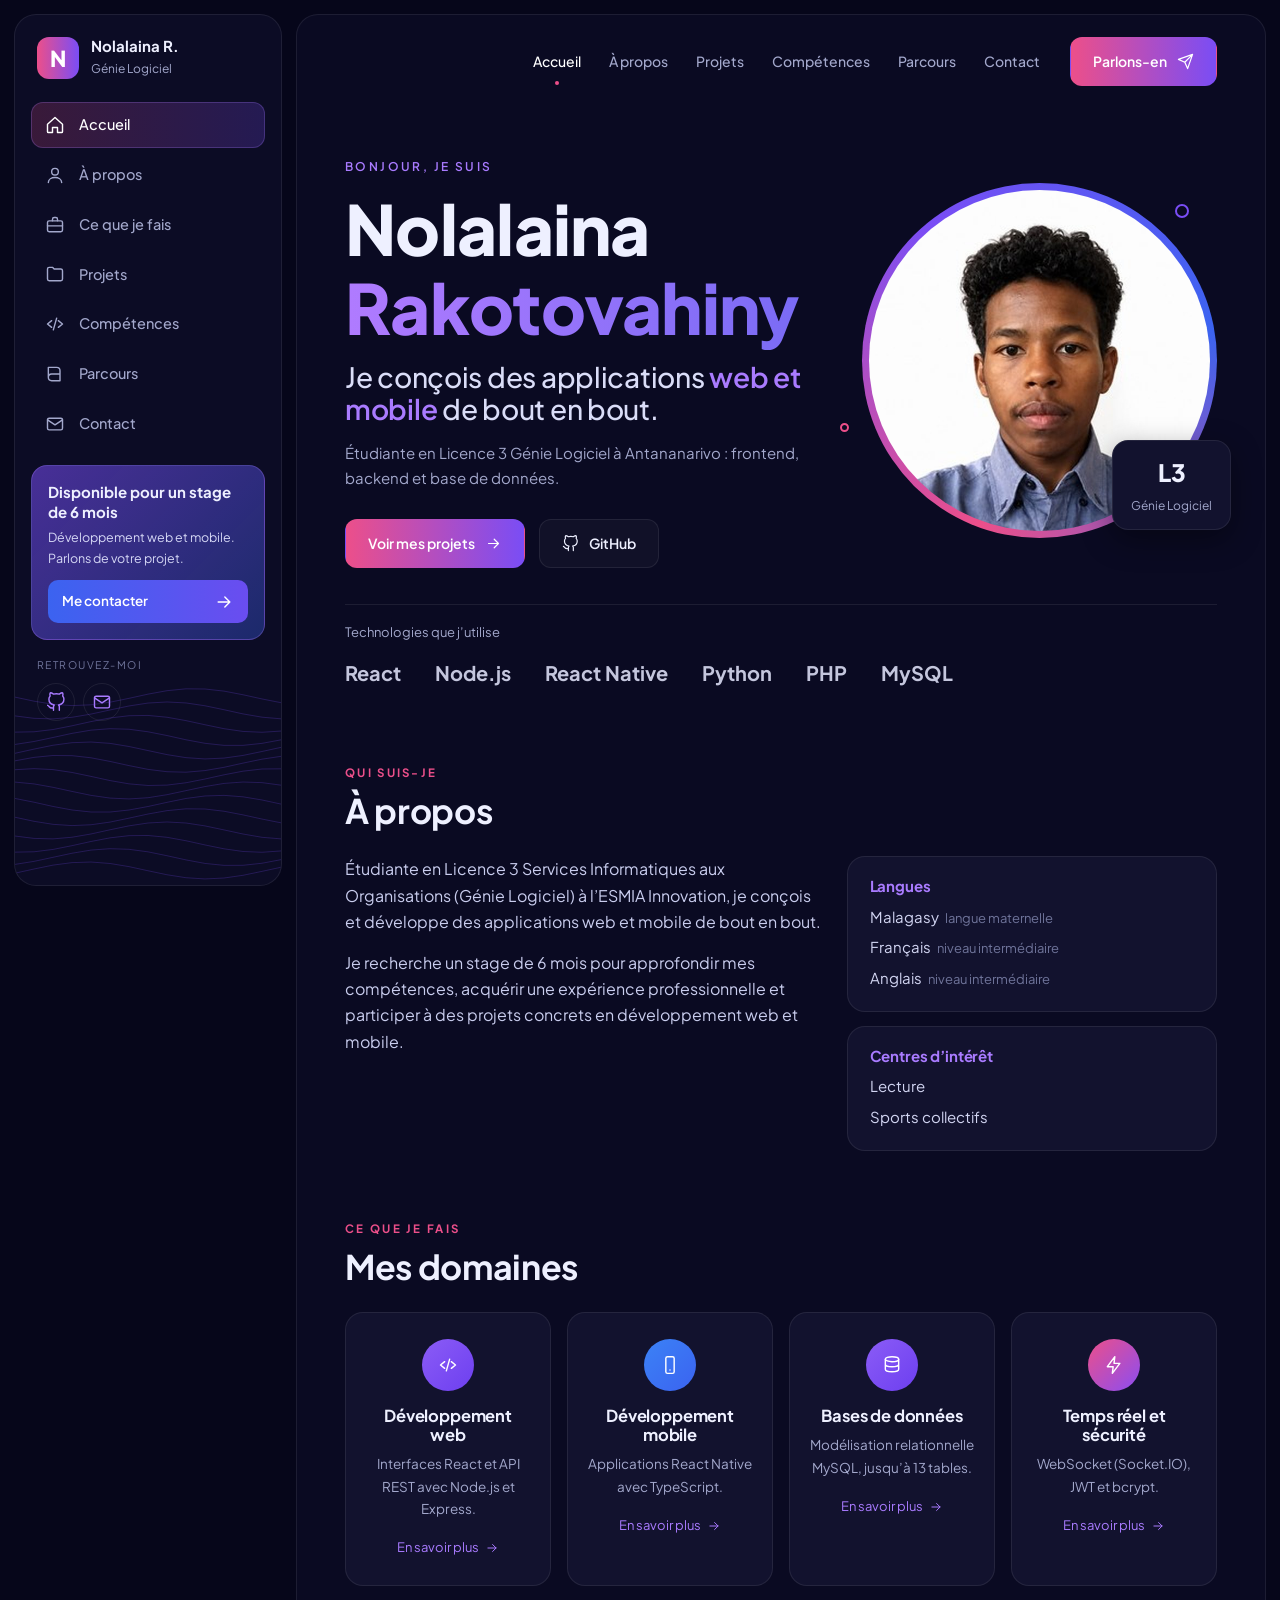
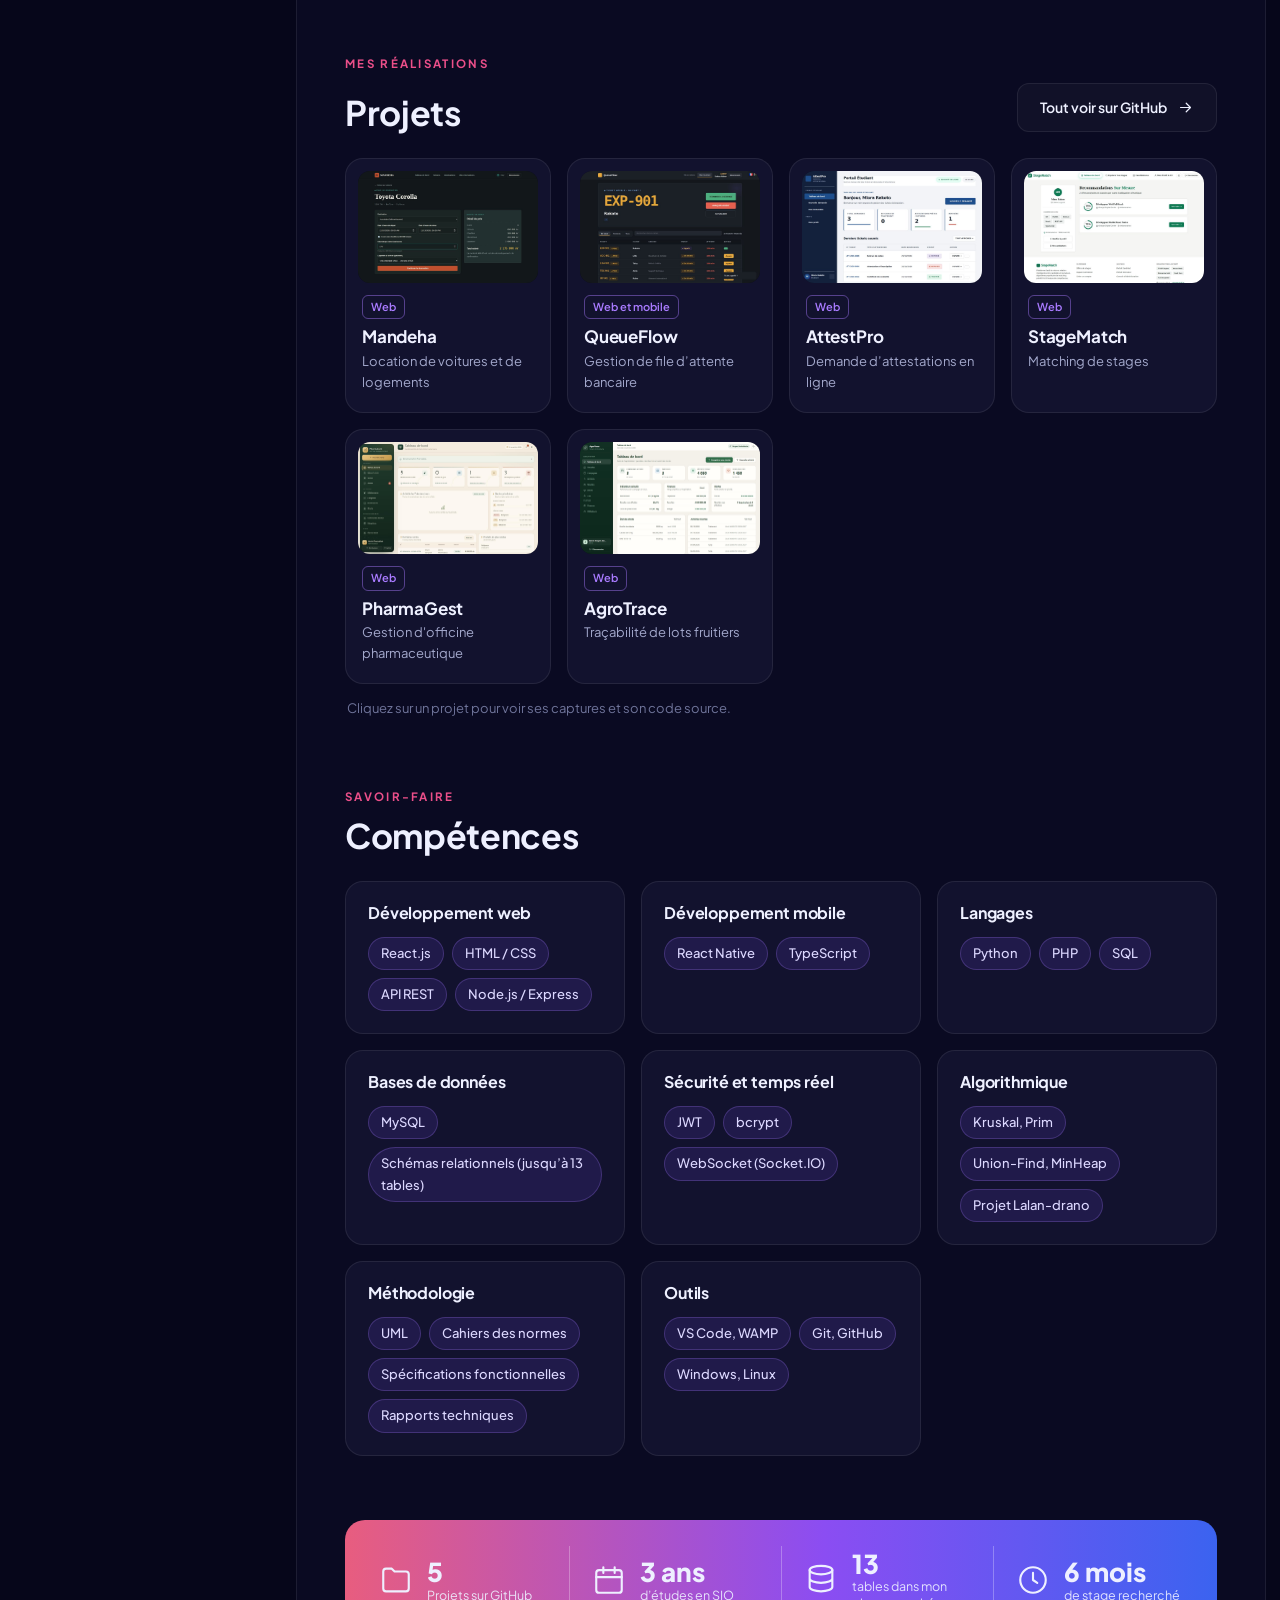
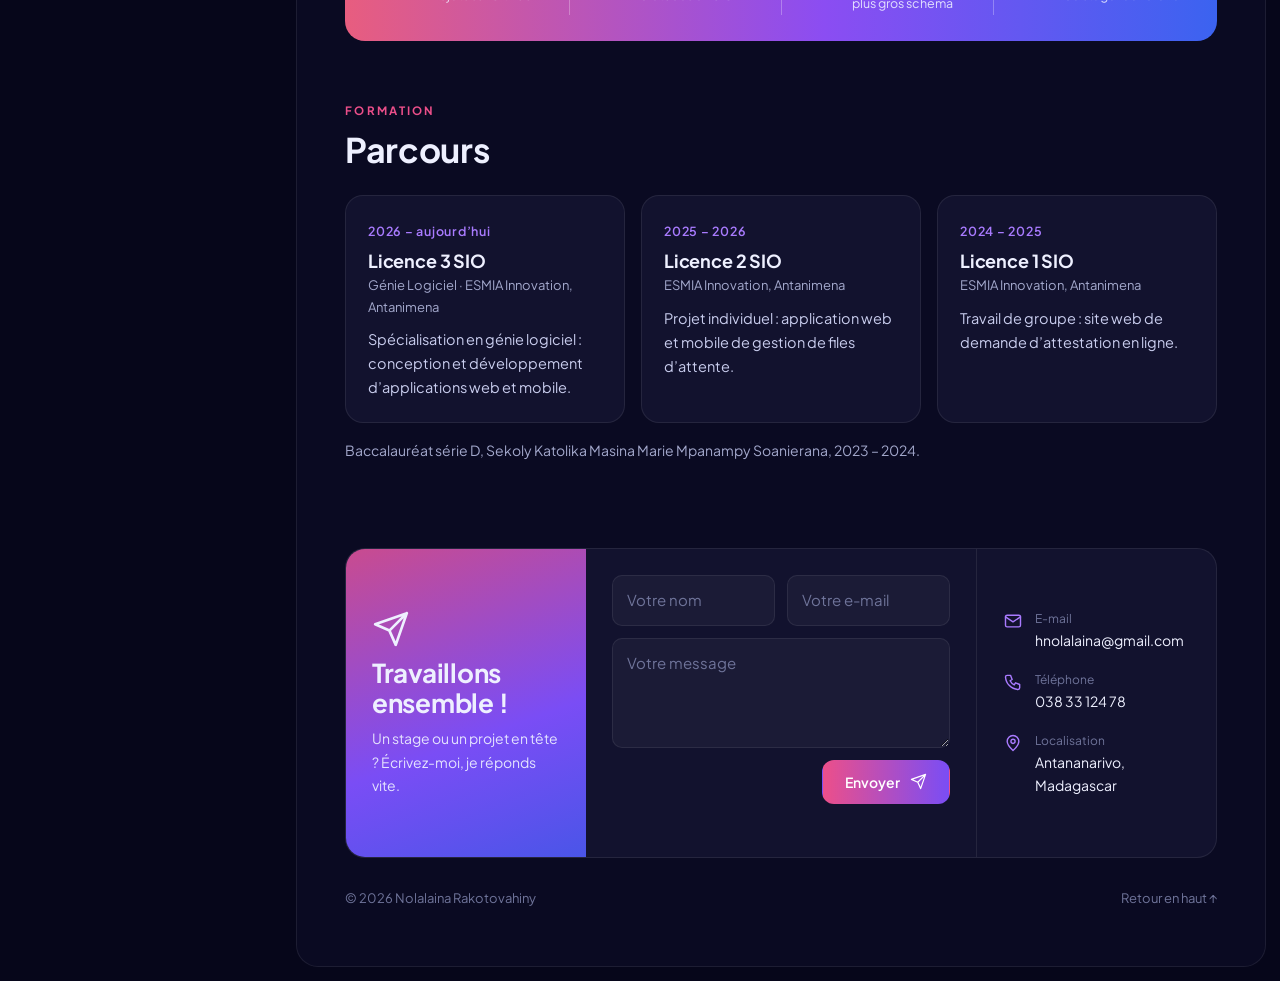
==== commit 45b9b0c7: "commit" ====
--- a/index.html
+++ b/index.html
@@ -167,6 +167,18 @@
           <a class="btn grad" href="https://github.com/Nolalaina/projet_pharmacie" target="_blank" rel="noopener">Code source sur GitHub <svg class="i" aria-hidden="true"><use href="#i-arrow"/></svg></a>
         </div>
       </article>
+      <article class="pcard reveal" tabindex="0" role="button" aria-label="Voir les captures de AgroTrace">
+        <div class="pshot"><img class="on" src="images/agrotrace-1.jpg" alt="Tableau de bord : indicateurs, stocks et alertes" loading="lazy"><img class="" src="images/agrotrace-2.jpg" alt="Fiche lot avec QR code et traçabilité remontante" loading="lazy"><img class="" src="images/agrotrace-3.jpg" alt="Page publique de traçabilité du lot" loading="lazy"><img class="" src="images/agrotrace-4.jpg" alt="Finances : dépenses, recettes et marge calculée" loading="lazy"></div>
+        <span class="ptag">Web</span>
+        <h3>AgroTrace</h3>
+        <p class="psub">Traçabilité de lots fruitiers</p>
+        <div class="pmore" hidden>
+          <p class="pyear">Projet individuel L3, web Laravel</p>
+          <p>Gestion d’une exploitation fruitière (litchi) avec traçabilité parcelle → récolte → lot → vente : tableau de bord à indicateurs calculés et mis en cache, stocks avec alertes, finances, isolation stricte des données entre exploitations et page publique de traçabilité accessible via QR code. API REST (Sanctum) et tests automatisés (transactions, concurrence, autorisation).</p>
+          <ul class="chips"><li>Laravel</li><li>PHP</li><li>Blade</li><li>Tailwind CSS</li><li>SQLite</li><li>PHPUnit</li></ul>
+          <a class="btn grad" href="https://github.com/Nolalaina/Agrotrace" target="_blank" rel="noopener">Code source sur GitHub <svg class="i" aria-hidden="true"><use href="#i-arrow"/></svg></a>
+        </div>
+      </article>
       </div>
       <p style="color:var(--faint);font-size:13px;margin:14px 2px 0">Cliquez sur un projet pour voir ses captures et son code source.</p>
     </section>
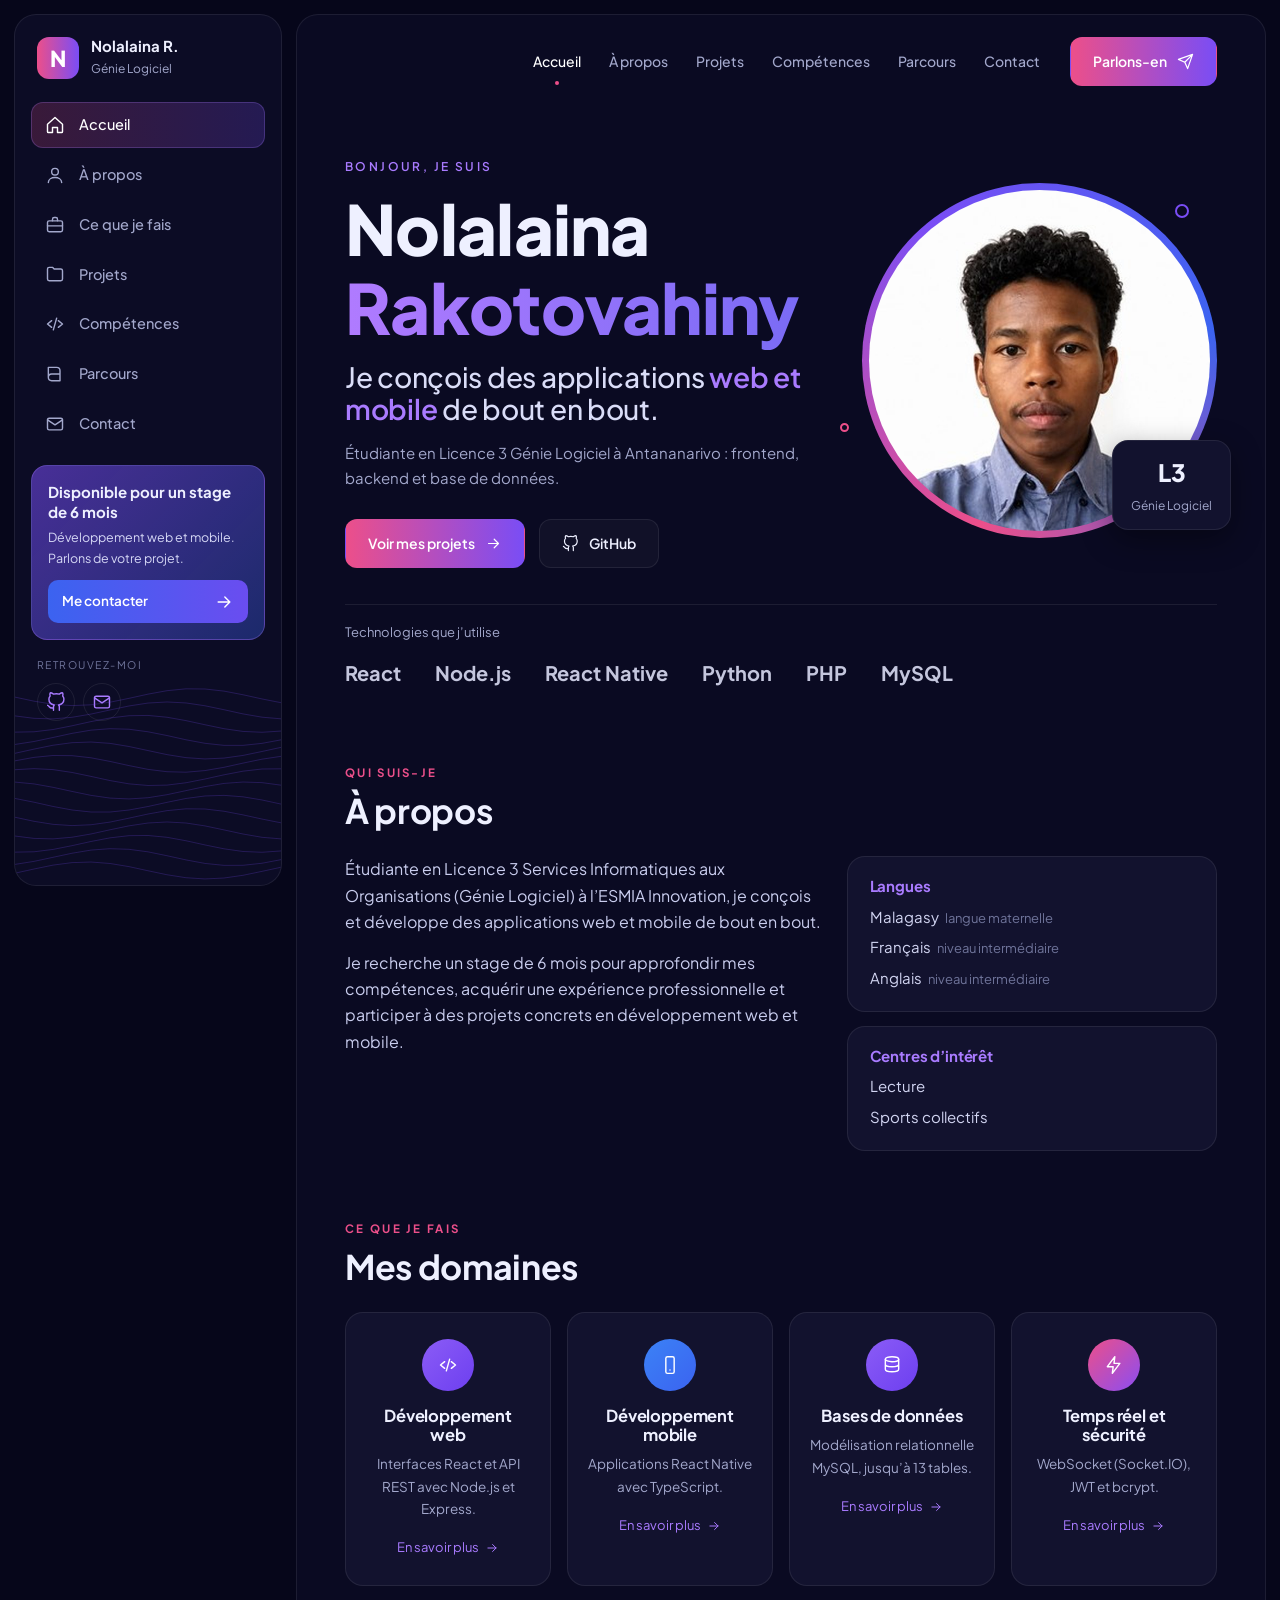
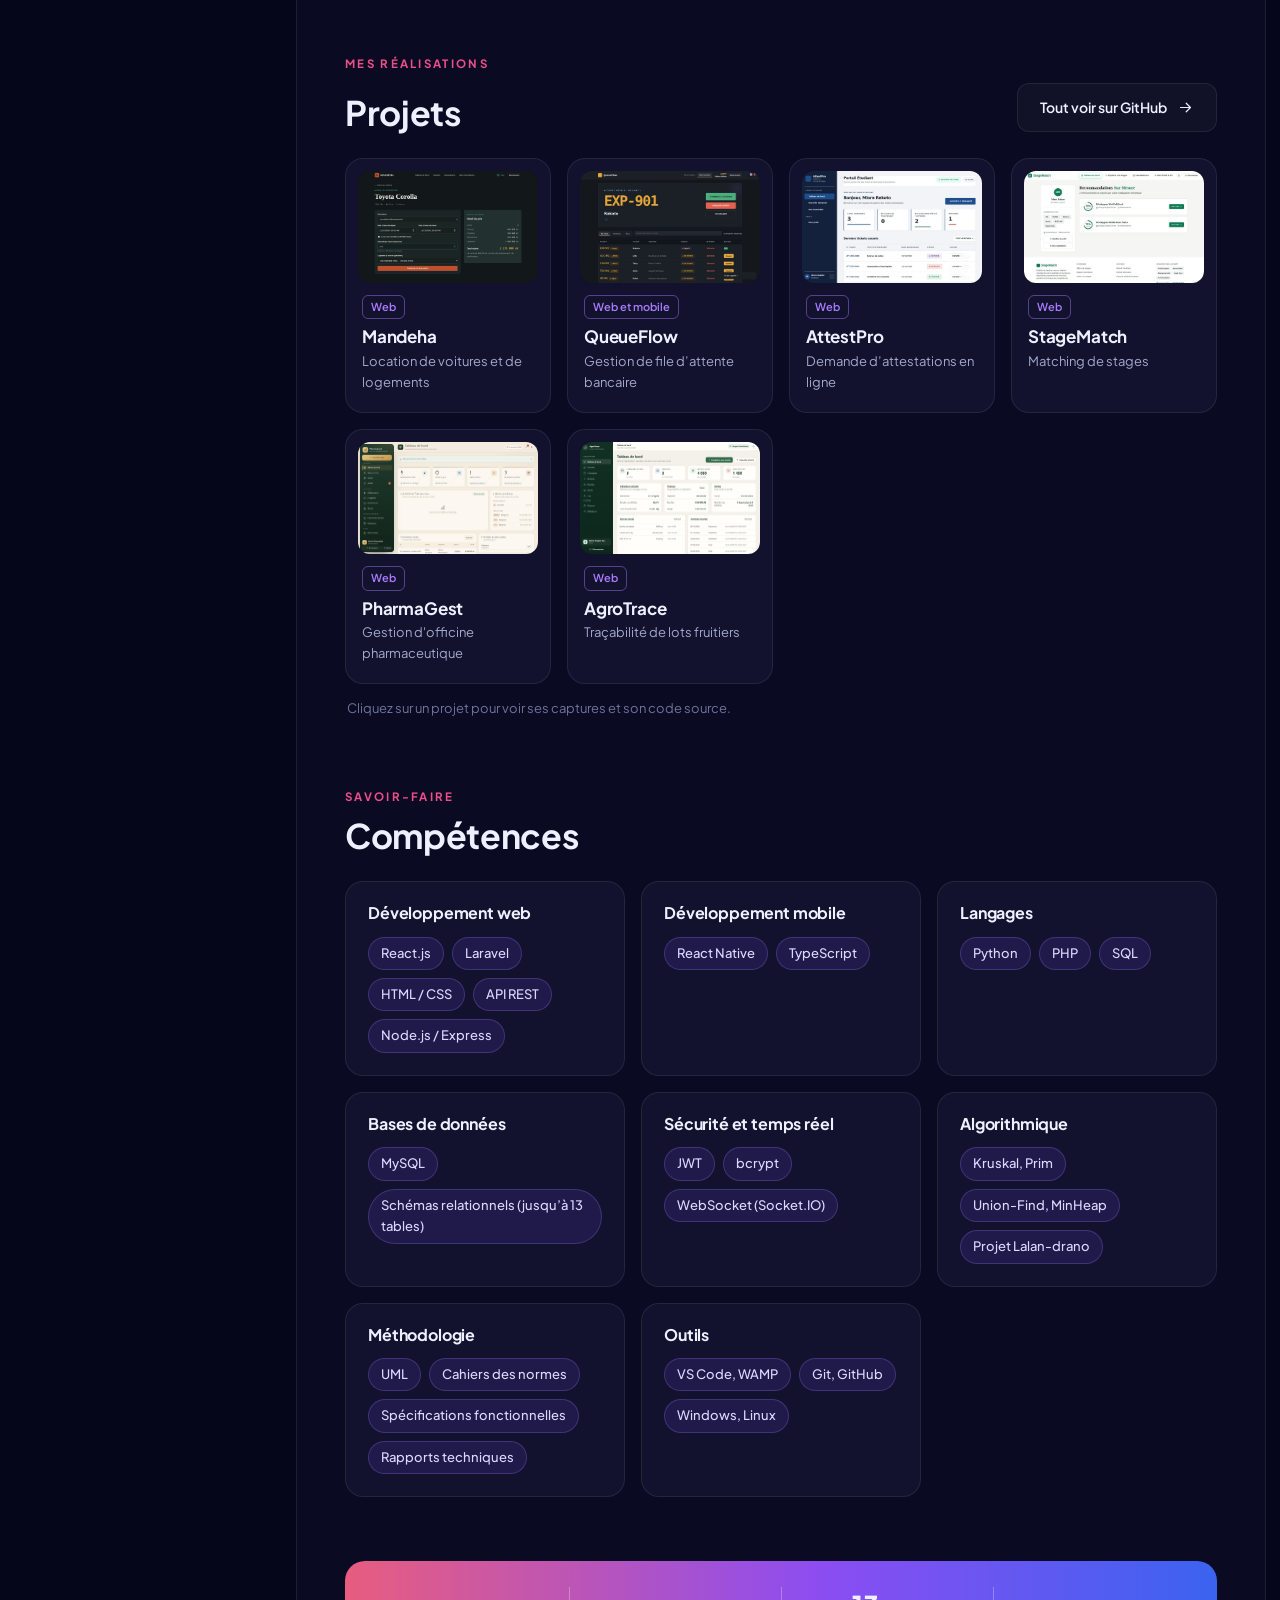
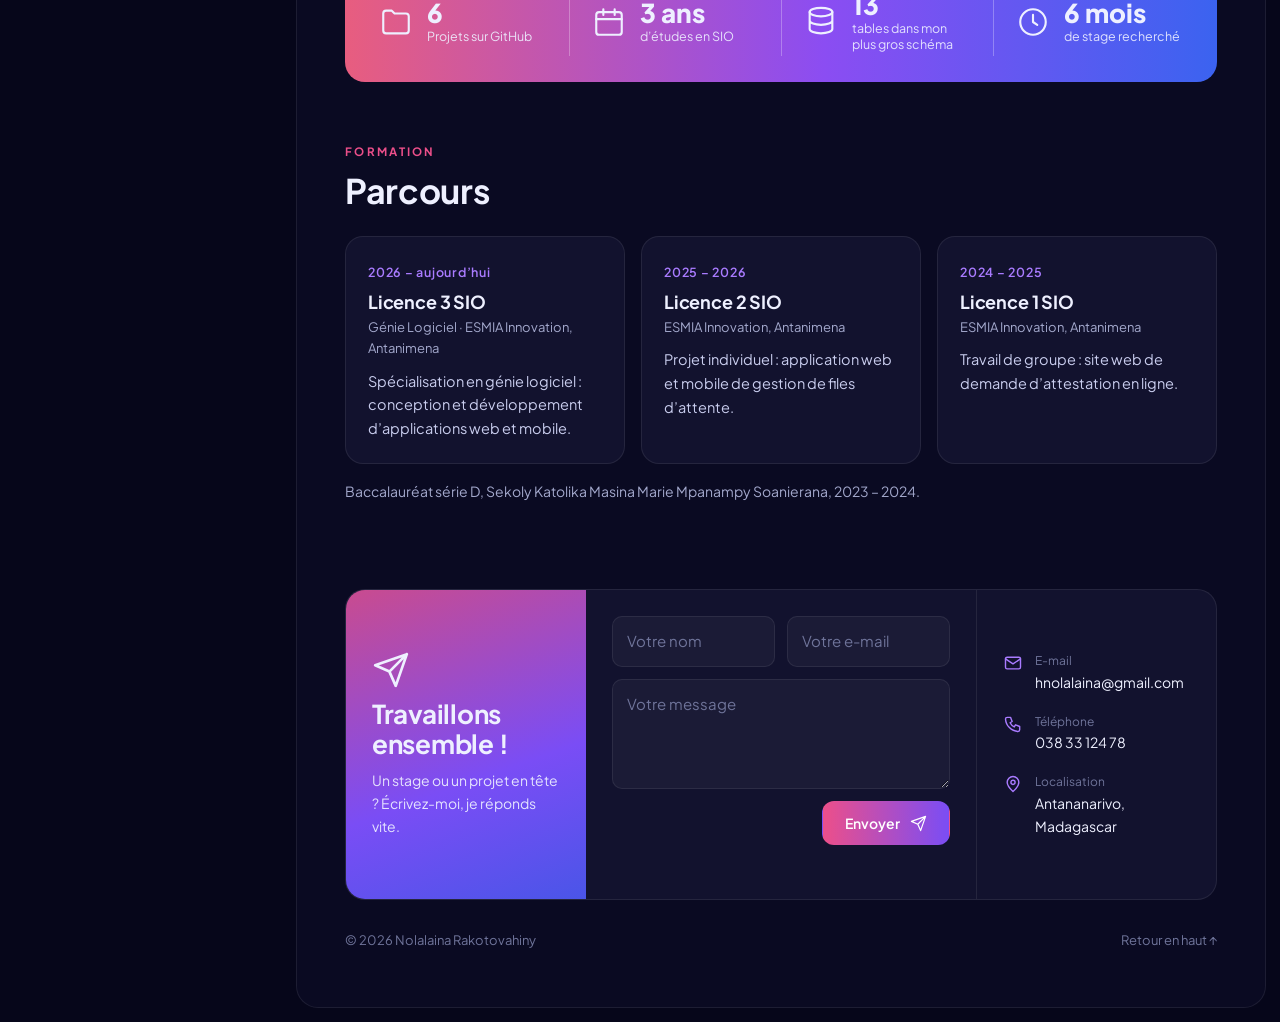
==== commit c4b68199: "commit" ====
--- a/index.html
+++ b/index.html
@@ -186,11 +186,11 @@
     <section id="competences">
       <span class="eyebrow">Savoir-faire</span>
       <div class="sh"><h2>Compétences</h2></div>
-      <div class="skills"><div class="skill reveal"><h3>Développement web</h3><ul class="chips"><li>React.js</li><li>HTML / CSS</li><li>API REST</li><li>Node.js / Express</li></ul></div><div class="skill reveal"><h3>Développement mobile</h3><ul class="chips"><li>React Native</li><li>TypeScript</li></ul></div><div class="skill reveal"><h3>Langages</h3><ul class="chips"><li>Python</li><li>PHP</li><li>SQL</li></ul></div><div class="skill reveal"><h3>Bases de données</h3><ul class="chips"><li>MySQL</li><li>Schémas relationnels (jusqu’à 13 tables)</li></ul></div><div class="skill reveal"><h3>Sécurité et temps réel</h3><ul class="chips"><li>JWT</li><li>bcrypt</li><li>WebSocket (Socket.IO)</li></ul></div><div class="skill reveal"><h3>Algorithmique</h3><ul class="chips"><li>Kruskal, Prim</li><li>Union-Find, MinHeap</li><li>Projet Lalan-drano</li></ul></div><div class="skill reveal"><h3>Méthodologie</h3><ul class="chips"><li>UML</li><li>Cahiers des normes</li><li>Spécifications fonctionnelles</li><li>Rapports techniques</li></ul></div><div class="skill reveal"><h3>Outils</h3><ul class="chips"><li>VS Code, WAMP</li><li>Git, GitHub</li><li>Windows, Linux</li></ul></div></div>
+      <div class="skills"><div class="skill reveal"><h3>Développement web</h3><ul class="chips"><li>React.js</li><li>Laravel</li><li>HTML / CSS</li><li>API REST</li><li>Node.js / Express</li></ul></div><div class="skill reveal"><h3>Développement mobile</h3><ul class="chips"><li>React Native</li><li>TypeScript</li></ul></div><div class="skill reveal"><h3>Langages</h3><ul class="chips"><li>Python</li><li>PHP</li><li>SQL</li></ul></div><div class="skill reveal"><h3>Bases de données</h3><ul class="chips"><li>MySQL</li><li>Schémas relationnels (jusqu’à 13 tables)</li></ul></div><div class="skill reveal"><h3>Sécurité et temps réel</h3><ul class="chips"><li>JWT</li><li>bcrypt</li><li>WebSocket (Socket.IO)</li></ul></div><div class="skill reveal"><h3>Algorithmique</h3><ul class="chips"><li>Kruskal, Prim</li><li>Union-Find, MinHeap</li><li>Projet Lalan-drano</li></ul></div><div class="skill reveal"><h3>Méthodologie</h3><ul class="chips"><li>UML</li><li>Cahiers des normes</li><li>Spécifications fonctionnelles</li><li>Rapports techniques</li></ul></div><div class="skill reveal"><h3>Outils</h3><ul class="chips"><li>VS Code, WAMP</li><li>Git, GitHub</li><li>Windows, Linux</li></ul></div></div>
     </section>
 
     <div class="stats" aria-label="Chiffres clés">
-      <div><svg class="i" aria-hidden="true"><use href="#i-folder"/></svg><p style="margin:0"><b>5</b><span>Projets sur GitHub</span></p></div>
+      <div><svg class="i" aria-hidden="true"><use href="#i-folder"/></svg><p style="margin:0"><b>6</b><span>Projets sur GitHub</span></p></div>
       <div><svg class="i" aria-hidden="true"><use href="#i-cal"/></svg><p style="margin:0"><b>3 ans</b><span>d’études en SIO</span></p></div>
       <div><svg class="i" aria-hidden="true"><use href="#i-db"/></svg><p style="margin:0"><b>13</b><span>tables dans mon plus gros schéma</span></p></div>
       <div><svg class="i" aria-hidden="true"><use href="#i-clock"/></svg><p style="margin:0"><b>6 mois</b><span>de stage recherché</span></p></div>
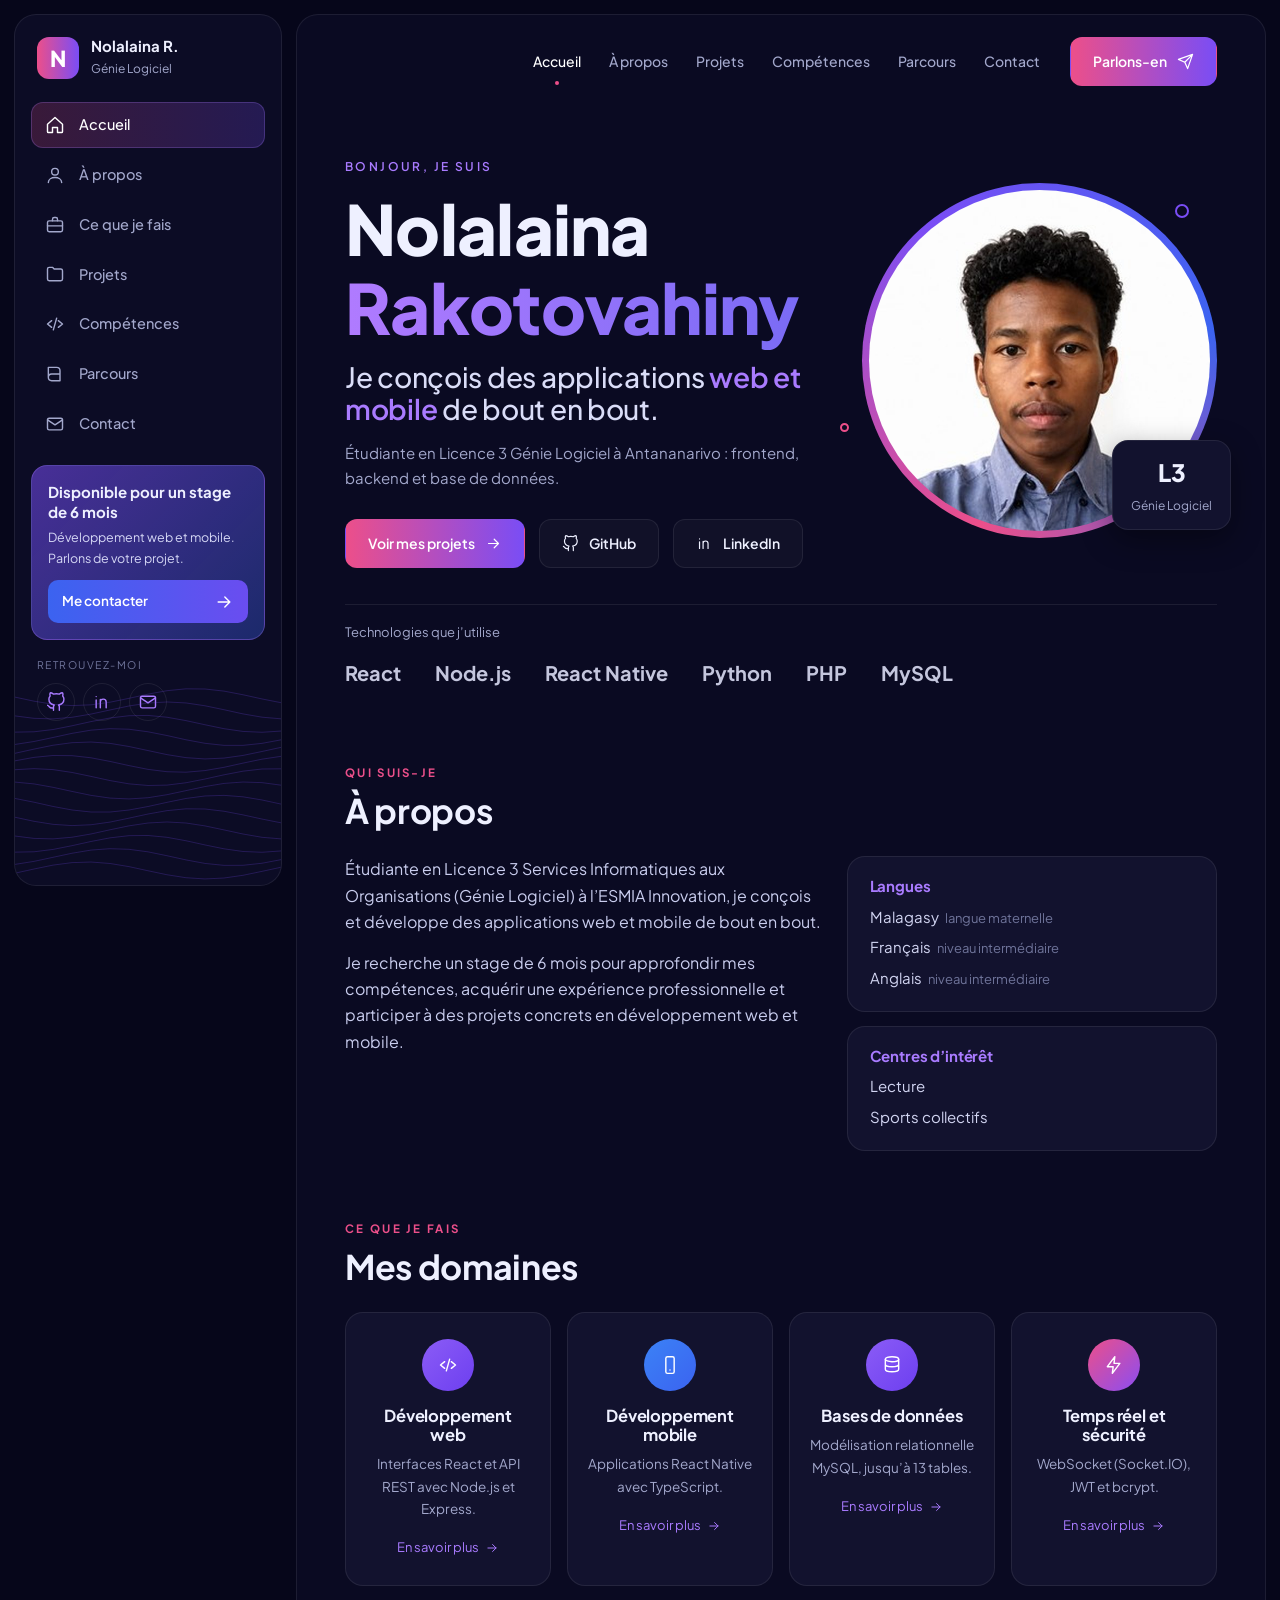
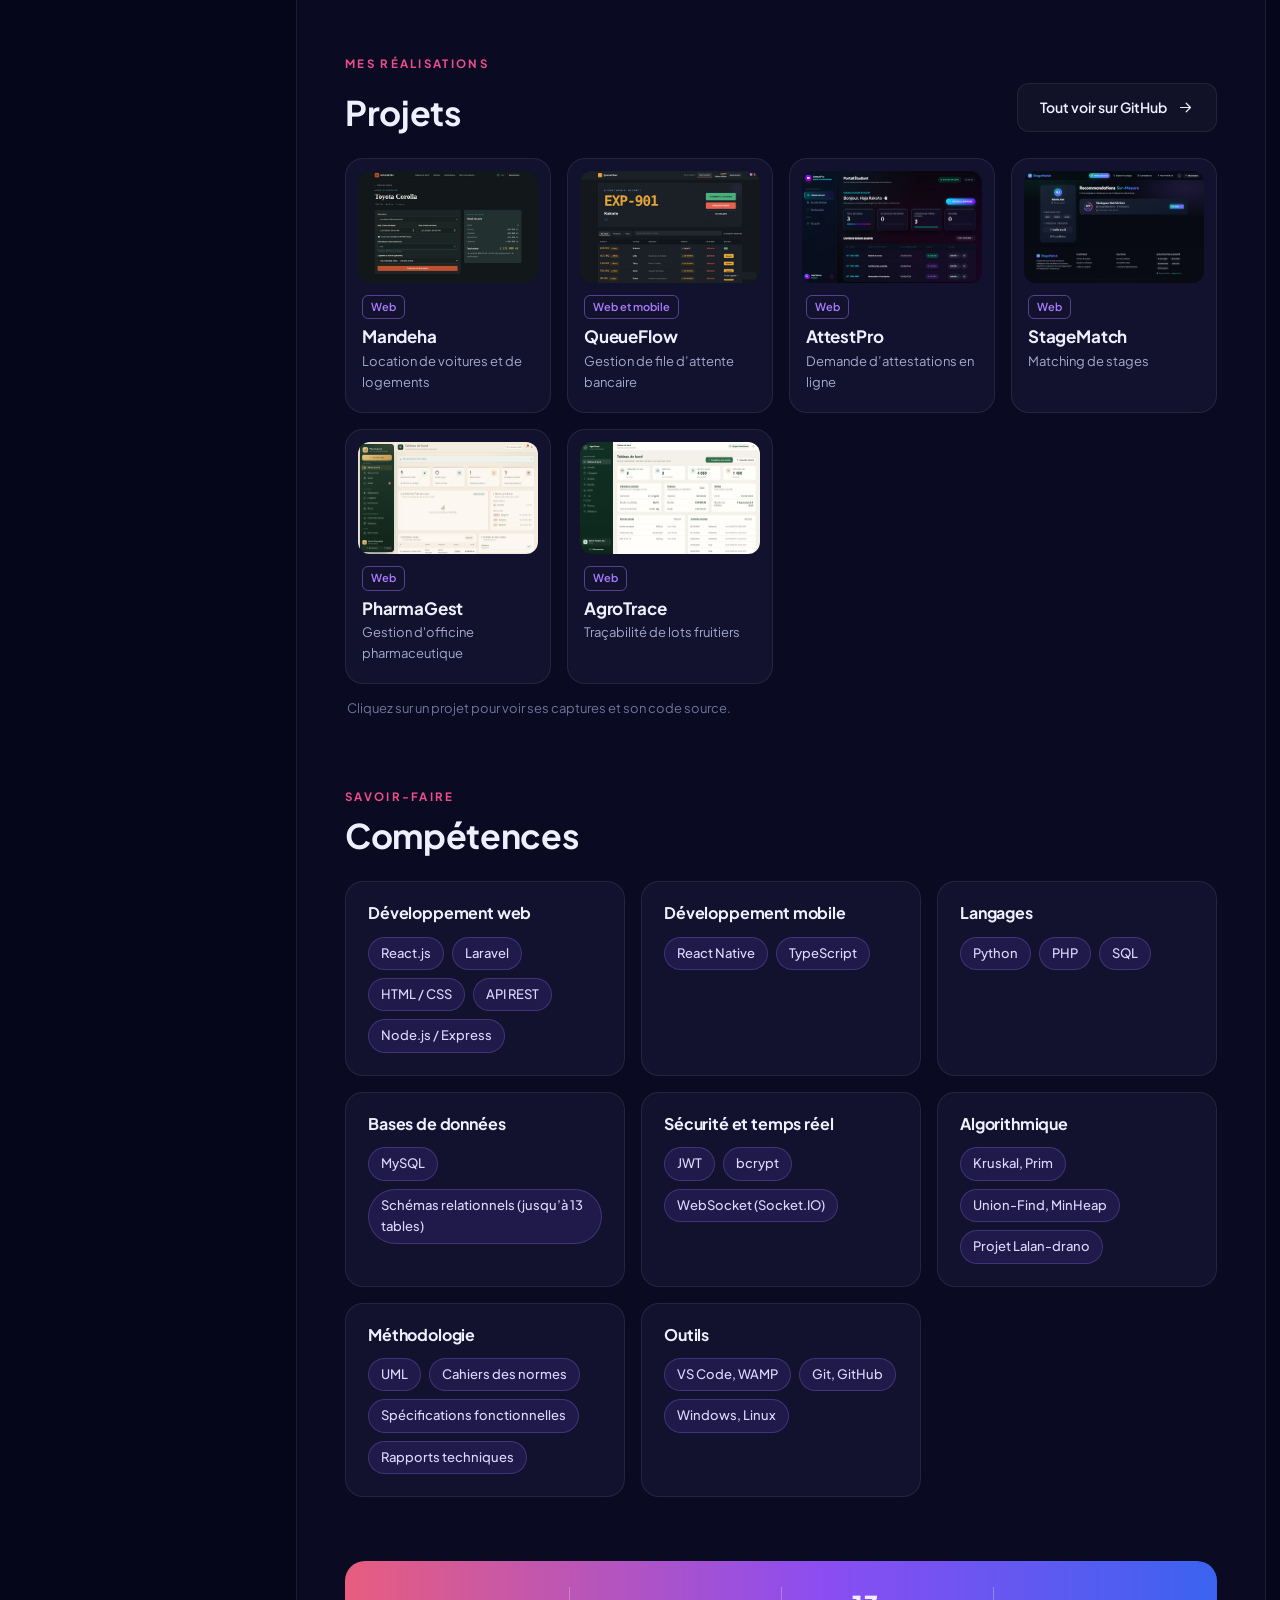
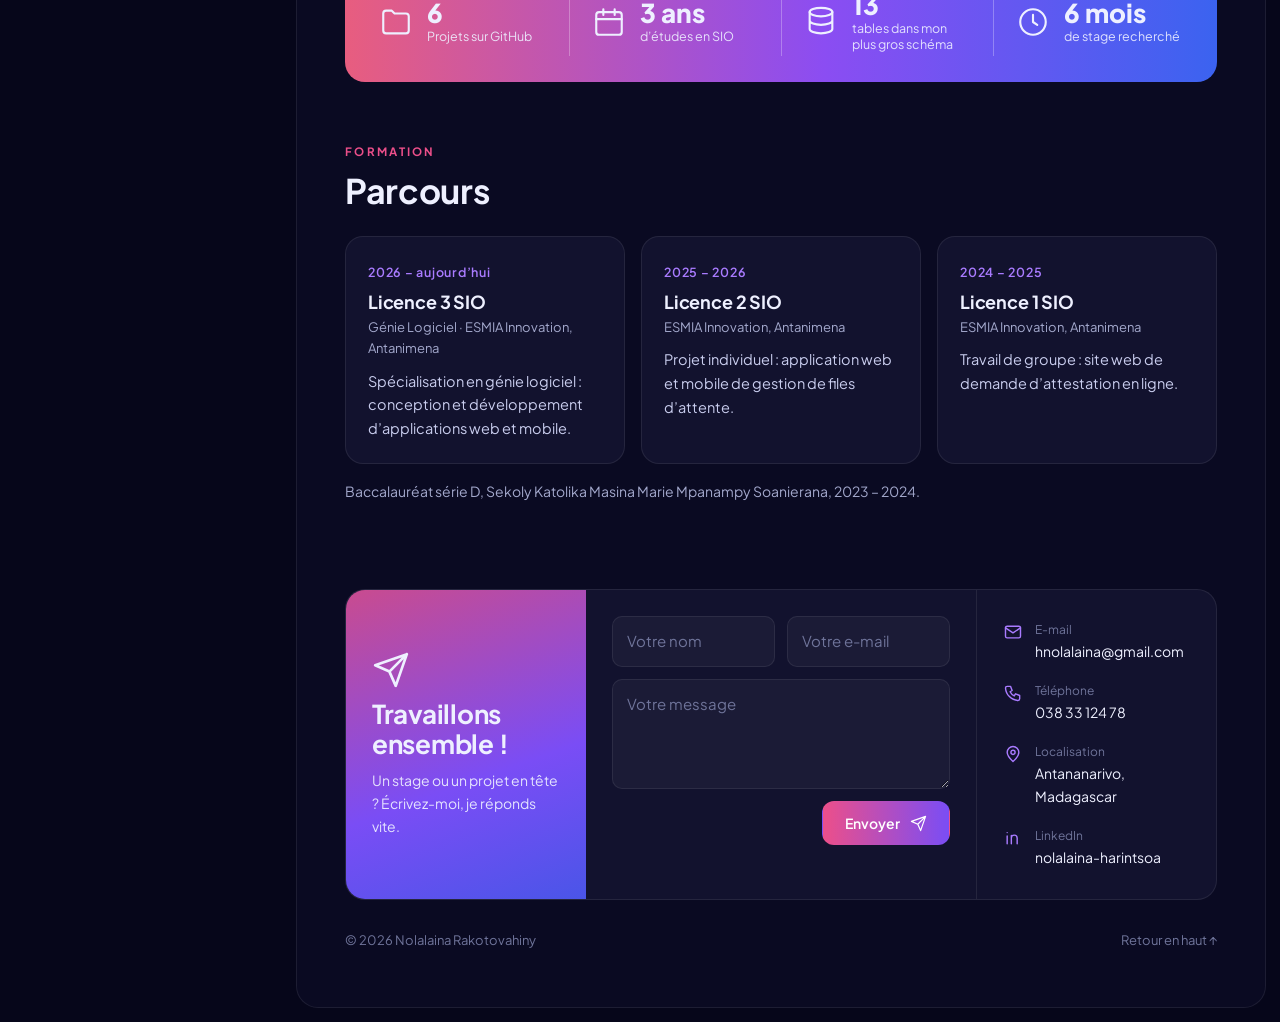
==== commit a487b61c: "commit" ====
--- a/index.html
+++ b/index.html
@@ -26,6 +26,7 @@
 <symbol id="i-send" viewBox="0 0 24 24"><path d="M22 2L11 13M22 2l-7 20-4-9-9-4z"/></symbol>
 <symbol id="i-arrow" viewBox="0 0 24 24"><path d="M5 12h14M13 6l6 6-6 6"/></symbol>
 <symbol id="i-github" viewBox="0 0 24 24"><path d="M9 19c-5 1.500-5-2.500-7-3m14 6v-3.870a3.370 3.370 0 0 0-.940-2.610c3.140-.350 6.440-1.540 6.440-7A5.440 5.440 0 0 0 20 4.770 5.070 5.070 0 0 0 19.910 1S18.730.650 16 2.480a13.380 13.380 0 0 0-7 0C6.270.650 5.090 1 5.090 1A5.070 5.070 0 0 0 5 4.770a5.440 5.440 0 0 0-1.500 3.780c0 5.420 3.300 6.610 6.440 7A3.370 3.370 0 0 0 9 18.130V22"/></symbol>
+<symbol id="i-linkedin" viewBox="0 0 24 24"><path d="M5 9.5v9.5M5 5.5h.01M10 19V9m0 3a3.5 3.5 0 0 1 7 0v7"/></symbol>
 <symbol id="i-layers" viewBox="0 0 24 24"><path d="M12 2l10 5-10 5L2 7zM2 17l10 5 10-5M2 12l10 5 10-5"/></symbol>
 <symbol id="i-mobile" viewBox="0 0 24 24"><rect x="7" y="2" width="10" height="20" rx="2"/><path d="M12 18h.01"/></symbol>
 <symbol id="i-db" viewBox="0 0 24 24"><ellipse cx="12" cy="5" rx="8" ry="3"/><path d="M4 5v6c0 1.700 3.600 3 8 3s8-1.300 8-3V5M4 11v6c0 1.700 3.600 3 8 3s8-1.300 8-3v-6"/></symbol>
@@ -48,7 +49,7 @@
       <a href="#contact"><svg class="i" aria-hidden="true"><use href="#i-mail"/></svg>Contact</a>
     </nav>
     <div class="avail"><b>Disponible pour un stage de 6 mois</b><p>Développement web et mobile. Parlons de votre projet.</p><a href="#contact">Me contacter <svg class="i" aria-hidden="true"><use href="#i-arrow"/></svg></a></div>
-    <div class="follow"><small>RETROUVEZ-MOI</small><a href="https://github.com/Nolalaina" target="_blank" rel="noopener" aria-label="GitHub"><svg class="i" aria-hidden="true"><use href="#i-github"/></svg></a><a href="mailto:hnolalaina@gmail.com" aria-label="E-mail"><svg class="i" aria-hidden="true"><use href="#i-mail"/></svg></a></div>
+    <div class="follow"><small>RETROUVEZ-MOI</small><a href="https://github.com/Nolalaina" target="_blank" rel="noopener" aria-label="GitHub"><svg class="i" aria-hidden="true"><use href="#i-github"/></svg></a><a href="https://www.linkedin.com/in/nolalaina-harintsoa-b5949538a/" target="_blank" rel="noopener" aria-label="LinkedIn"><svg class="i" aria-hidden="true"><use href="#i-linkedin"/></svg></a><a href="mailto:hnolalaina@gmail.com" aria-label="E-mail"><svg class="i" aria-hidden="true"><use href="#i-mail"/></svg></a></div>
     <svg class="contours" viewBox="0 0 280 330" preserveAspectRatio="none" aria-hidden="true"><polyline points="0,20.0 20,26.7 40,31.8 60,34.0 80,32.7 100,28.4 120,22.0 140,15.1 160,9.4 180,6.3 200,6.6 220,10.1 240,16.1 260,23.0 280,29.2" /><polyline points="0,51.0 20,55.0 40,55.9 60,53.3 80,48.0 100,41.2 120,34.6 140,29.8 160,28.0 180,29.6 200,34.3 220,40.8 240,47.7 260,53.1 280,55.8" /><polyline points="0,77.8 20,77.2 40,73.5 60,67.3 80,60.4 100,54.4 120,50.7 140,50.2 160,53.2 180,58.8 200,65.6 220,72.1 240,76.6 260,78.0 280,76.0" /><polyline points="0,98.1 20,93.2 40,86.6 60,79.8 80,74.5 100,72.1 120,73.0 140,77.2 160,83.4 180,90.4 200,96.2 220,99.6 240,99.6 260,96.3 280,90.5" /><polyline points="0,112.7 20,105.8 40,99.4 60,95.2 80,94.1 100,96.3 120,101.5 140,108.2 160,114.9 180,119.9 200,122.0 220,120.6 240,116.2 260,109.7 280,102.9" /><polyline points="0,125.1 20,119.4 40,116.3 60,116.6 80,120.1 100,126.1 120,133.0 140,139.2 160,143.1 180,143.9 200,141.2 220,135.8 240,128.9 260,122.4 280,117.7" /><polyline points="0,139.8 20,138.0 40,139.6 60,144.3 80,150.8 100,157.7 120,163.1 140,165.8 160,165.2 180,161.3 200,155.1 220,148.2 240,142.2 260,138.6 280,138.3" /><polyline points="0,160.2 20,163.2 40,168.8 60,175.6 80,182.1 100,186.6 120,188.0 140,186.0 160,181.0 180,174.3 200,167.6 220,162.4 240,160.1 260,161.1 280,165.3" /><polyline points="0,187.2 20,193.4 40,200.4 60,206.2 80,209.6 100,209.6 120,206.3 140,200.5 160,193.6 180,187.2 200,183.1 220,182.1 240,184.5 260,189.7 280,196.5" /><polyline points="0,218.2 20,224.9 40,229.9 60,232.0 80,230.6 100,226.2 120,219.7 140,212.9 160,207.3 180,204.3 200,204.6 220,208.3 240,214.3 260,221.2 280,227.4" /><polyline points="0,249.2 20,253.1 40,253.9 60,251.2 80,245.8 100,238.9 120,232.4 140,227.7 160,226.0 180,227.7 200,232.5 220,239.1 240,245.9 260,251.3 280,253.9" /><polyline points="0,275.8 20,275.2 40,271.3 60,265.1 80,258.2 100,252.2 120,248.6 140,248.3 160,251.3 180,257.0 200,263.9 220,270.3 240,274.7 260,276.0 280,273.8" /><polyline points="0,296.0 20,291.0 40,284.3 60,277.6 80,272.4 100,270.1 120,271.1 140,275.3 160,281.7 180,288.6 200,294.4 220,297.6 240,297.5 260,294.1 280,288.2" /><polyline points="0,310.5 20,303.6 40,297.2 60,293.1 80,292.1 100,294.5 120,299.7 140,306.5 160,313.1 180,318.0 200,320.0 220,318.5 240,314.0 260,307.5 280,300.7" /></svg>
   </aside>
 
@@ -66,7 +67,7 @@
           <h1>Nolalaina <em>Rakotovahiny</em></h1>
           <h2>Je conçois des applications <b>web et mobile</b> de bout en bout.</h2>
           <p>Étudiante en Licence 3 Génie Logiciel à Antananarivo : frontend, backend et base de données.</p>
-          <div class="row"><a class="btn grad" href="#projets">Voir mes projets <svg class="i" aria-hidden="true"><use href="#i-arrow"/></svg></a><a class="btn" href="https://github.com/Nolalaina" target="_blank" rel="noopener"><svg class="i" aria-hidden="true"><use href="#i-github"/></svg>GitHub</a></div>
+          <div class="row"><a class="btn grad" href="#projets">Voir mes projets <svg class="i" aria-hidden="true"><use href="#i-arrow"/></svg></a><a class="btn" href="https://github.com/Nolalaina" target="_blank" rel="noopener"><svg class="i" aria-hidden="true"><use href="#i-github"/></svg>GitHub</a><a class="btn" href="https://www.linkedin.com/in/nolalaina-harintsoa-b5949538a/" target="_blank" rel="noopener"><svg class="i" aria-hidden="true"><use href="#i-linkedin"/></svg>LinkedIn</a></div>
         </div>
         <div class="photo">
           <span class="dot" style="width:14px;height:14px;top:6%;right:8%"></span><span class="dot" style="width:9px;height:9px;bottom:30%;left:-6%;border-color:var(--pink)"></span>
@@ -108,7 +109,7 @@
       <div class="sh"><h2>Projets</h2><a class="btn" href="https://github.com/Nolalaina" target="_blank" rel="noopener">Tout voir sur GitHub <svg class="i" aria-hidden="true"><use href="#i-arrow"/></svg></a></div>
       <div class="cols4">
       <article class="pcard reveal" tabindex="0" role="button" aria-label="Voir les captures de Mandeha">
-        <div class="pshot"><img class="on" src="images/mandeha-1.jpg" alt="Réservation avec devis calculé en direct" loading="lazy"><img class="" src="images/mandeha-2.jpg" alt="Catalogue des voitures côté client" loading="lazy"><img class="" src="images/mandeha-3.jpg" alt="Tableau de bord administrateur" loading="lazy"><img class="" src="images/mandeha-4.jpg" alt="Suivi des réservations côté administrateur" loading="lazy"></div>
+        <div class="pshot"><img class="on" src="images/mandeha-1.jpg" alt="Réservation avec devis calculé en direct" loading="lazy"><img class="" src="images/mandeha-2.jpg" alt="Catalogue des voitures côté client" loading="lazy"><img class="" src="images/mandeha-3.jpg" alt="Tableau de bord administrateur" loading="lazy"><img class="" src="images/mandeha-4.jpg" alt="Suivi des réservations côté administrateur" loading="lazy"><img class="" src="images/mandeha-5.jpg" alt="Gestion des voitures : flotte et disponibilité" loading="lazy"><img class="" src="images/mandeha-6.jpg" alt="Chauffeurs et planning des missions" loading="lazy"><img class="" src="images/mandeha-7.jpg" alt="Logements proposés par destination" loading="lazy"><img class="" src="images/mandeha-8.jpg" alt="Destinations et tarifs depuis Antananarivo" loading="lazy"><img class="" src="images/mandeha-9.jpg" alt="Paiements et encaissements" loading="lazy"><img class="" src="images/mandeha-10.jpg" alt="Maintenance des véhicules" loading="lazy"></div>
         <span class="ptag">Web</span>
         <h3>Mandeha</h3>
         <p class="psub">Location de voitures et de logements</p>
@@ -120,7 +121,7 @@
         </div>
       </article>
       <article class="pcard reveal" tabindex="0" role="button" aria-label="Voir les captures de QueueFlow">
-        <div class="pshot"><img class="on" src="images/queueflow-1.jpg" alt="Console agent : ticket appelé et file du guichet" loading="lazy"><img class="" src="images/queueflow-2.jpg" alt="File en direct : tickets appelés par service" loading="lazy"><img class="" src="images/queueflow-3.jpg" alt="Prise de ticket en trois étapes" loading="lazy"><img class="" src="images/queueflow-4.jpg" alt="Console administrateur : indicateurs et activité" loading="lazy"></div>
+        <div class="pshot"><img class="on" src="images/queueflow-1.jpg" alt="Console agent : ticket appelé et file du guichet" loading="lazy"><img class="" src="images/queueflow-2.jpg" alt="File en direct : tickets appelés par service" loading="lazy"><img class="" src="images/queueflow-3.jpg" alt="Prise de ticket en trois étapes" loading="lazy"><img class="" src="images/queueflow-4.jpg" alt="Console administrateur : indicateurs et activité" loading="lazy"><img class="" src="images/queueflow-5.jpg" alt="Page d'accueil de la plateforme" loading="lazy"><img class="" src="images/queueflow-6.jpg" alt="Espace usager : position dans la file" loading="lazy"><img class="" src="images/queueflow-7.jpg" alt="Compte bancaire et transactions" loading="lazy"><img class="" src="images/queueflow-8.jpg" alt="Console admin : file globale" loading="lazy"><img class="" src="images/queueflow-9.jpg" alt="Console admin : gestion des services" loading="lazy"><img class="" src="images/queueflow-10.jpg" alt="Console admin : journal des actions" loading="lazy"></div>
         <span class="ptag">Web et mobile</span>
         <h3>QueueFlow</h3>
         <p class="psub">Gestion de file d’attente bancaire</p>
@@ -132,7 +133,7 @@
         </div>
       </article>
       <article class="pcard reveal" tabindex="0" role="button" aria-label="Voir les captures de AttestPro">
-        <div class="pshot"><img class="on" src="images/attestpro-1.jpg" alt="Espace étudiant : suivi des demandes" loading="lazy"><img class="" src="images/attestpro-2.jpg" alt="Nouvelle demande d’attestation" loading="lazy"><img class="" src="images/attestpro-3.jpg" alt="Registre des demandes avec filtres" loading="lazy"><img class="" src="images/attestpro-4.jpg" alt="Écran d’appel des tickets au guichet" loading="lazy"></div>
+        <div class="pshot"><img class="on" src="images/attestpro-1.jpg" alt="Espace étudiant : suivi des demandes" loading="lazy"><img class="" src="images/attestpro-2.jpg" alt="Nouvelle demande d’attestation" loading="lazy"><img class="" src="images/attestpro-3.jpg" alt="Registre des demandes avec filtres" loading="lazy"><img class="" src="images/attestpro-4.jpg" alt="Écran d’appel des tickets au guichet" loading="lazy"><img class="" src="images/attestpro-5.jpg" alt="Tableau de bord administratif" loading="lazy"><img class="" src="images/attestpro-6.jpg" alt="Statistiques et flux des demandes" loading="lazy"><img class="" src="images/attestpro-7.jpg" alt="Catalogue des types d'attestation" loading="lazy"><img class="" src="images/attestpro-8.jpg" alt="Traitement d'une demande" loading="lazy"><img class="" src="images/attestpro-9.jpg" alt="Fiche de retrait au guichet" loading="lazy"><img class="" src="images/attestpro-10.jpg" alt="Mes demandes : suivi et historique des tickets" loading="lazy"></div>
         <span class="ptag">Web</span>
         <h3>AttestPro</h3>
         <p class="psub">Demande d’attestations en ligne</p>
@@ -144,7 +145,7 @@
         </div>
       </article>
       <article class="pcard reveal" tabindex="0" role="button" aria-label="Voir les captures de StageMatch">
-        <div class="pshot"><img class="on" src="images/stagematch-1.jpg" alt="Recommandations classées par score de correspondance" loading="lazy"><img class="" src="images/stagematch-2.jpg" alt="Détail d’une offre avec score de matching" loading="lazy"><img class="" src="images/stagematch-3.jpg" alt="Catalogue des offres de stage" loading="lazy"><img class="" src="images/stagematch-4.jpg" alt="Console d’administration : statistiques" loading="lazy"></div>
+        <div class="pshot"><img class="on" src="images/stagematch-1.jpg" alt="Recommandations classées par score de correspondance" loading="lazy"><img class="" src="images/stagematch-2.jpg" alt="Détail d’une offre avec score de matching" loading="lazy"><img class="" src="images/stagematch-3.jpg" alt="Catalogue des offres de stage" loading="lazy"><img class="" src="images/stagematch-4.jpg" alt="Console d’administration : statistiques" loading="lazy"><img class="" src="images/stagematch-5.jpg" alt="Page d'accueil de la plateforme" loading="lazy"><img class="" src="images/stagematch-6.jpg" alt="Profil étudiant et compétences" loading="lazy"><img class="" src="images/stagematch-7.jpg" alt="Suivi des candidatures" loading="lazy"><img class="" src="images/stagematch-8.jpg" alt="Espace entreprise" loading="lazy"><img class="" src="images/stagematch-9.jpg" alt="Administration : référentiel des compétences et filières" loading="lazy"><img class="" src="images/stagematch-10.jpg" alt="Administration : utilisateurs" loading="lazy"></div>
         <span class="ptag">Web</span>
         <h3>StageMatch</h3>
         <p class="psub">Matching de stages</p>
@@ -156,7 +157,7 @@
         </div>
       </article>
       <article class="pcard reveal" tabindex="0" role="button" aria-label="Voir les captures de PharmaGest">
-        <div class="pshot"><img class="on" src="images/pharmacie-1.jpg" alt="Tableau de bord avec indicateurs clés de la pharmacie" loading="lazy"><img class="" src="images/pharmacie-2.jpg" alt="Module caisse avec recherche par code-barres" loading="lazy"><img class="" src="images/pharmacie-3.jpg" alt="Catalogue des médicaments avec stock et prix" loading="lazy"><img class="" src="images/pharmacie-4.jpg" alt="Rapports PDF de ventes et d'achats" loading="lazy"></div>
+        <div class="pshot"><img class="on" src="images/pharmacie-1.jpg" alt="Tableau de bord avec indicateurs clés de la pharmacie" loading="lazy"><img class="" src="images/pharmacie-2.jpg" alt="Module caisse avec recherche par code-barres" loading="lazy"><img class="" src="images/pharmacie-3.jpg" alt="Catalogue des médicaments avec stock et prix" loading="lazy"><img class="" src="images/pharmacie-4.jpg" alt="Rapports PDF de ventes et d'achats" loading="lazy"><img class="" src="images/pharmacie-5.jpg" alt="Fournisseurs : carnet des partenaires" loading="lazy"><img class="" src="images/pharmacie-6.jpg" alt="Commandes d'achat et réceptions" loading="lazy"><img class="" src="images/pharmacie-7.jpg" alt="État du stock : lots et quantités" loading="lazy"><img class="" src="images/pharmacie-8.jpg" alt="Centre d'alertes et péremptions" loading="lazy"><img class="" src="images/pharmacie-9.jpg" alt="Liste des ventes et encaissements" loading="lazy"><img class="" src="images/pharmacie-10.jpg" alt="Journal d'audit des actions" loading="lazy"></div>
         <span class="ptag">Web</span>
         <h3>PharmaGest</h3>
         <p class="psub">Gestion d'officine pharmaceutique</p>
@@ -168,7 +169,7 @@
         </div>
       </article>
       <article class="pcard reveal" tabindex="0" role="button" aria-label="Voir les captures de AgroTrace">
-        <div class="pshot"><img class="on" src="images/agrotrace-1.jpg" alt="Tableau de bord : indicateurs, stocks et alertes" loading="lazy"><img class="" src="images/agrotrace-2.jpg" alt="Fiche lot avec QR code et traçabilité remontante" loading="lazy"><img class="" src="images/agrotrace-3.jpg" alt="Page publique de traçabilité du lot" loading="lazy"><img class="" src="images/agrotrace-4.jpg" alt="Finances : dépenses, recettes et marge calculée" loading="lazy"></div>
+        <div class="pshot"><img class="on" src="images/agrotrace-1.jpg" alt="Tableau de bord : indicateurs, stocks et alertes" loading="lazy"><img class="" src="images/agrotrace-2.jpg" alt="Fiche lot avec QR code et traçabilité remontante" loading="lazy"><img class="" src="images/agrotrace-3.jpg" alt="Page publique de traçabilité du lot" loading="lazy"><img class="" src="images/agrotrace-4.jpg" alt="Finances : dépenses, recettes et marge calculée" loading="lazy"><img class="" src="images/agrotrace-5.jpg" alt="Parcelles : registre des variétés et surfaces" loading="lazy"><img class="" src="images/agrotrace-6.jpg" alt="Campagnes : planification des cycles de production" loading="lazy"><img class="" src="images/agrotrace-7.jpg" alt="Récoltes : quantités et volumes disponibles" loading="lazy"><img class="" src="images/agrotrace-8.jpg" alt="Stocks et intrants : mouvements et alertes" loading="lazy"><img class="" src="images/agrotrace-9.jpg" alt="Lots de production reliés aux récoltes et ventes" loading="lazy"><img class="" src="images/agrotrace-10.jpg" alt="Utilisateurs : rôles et accès de l'équipe" loading="lazy"></div>
         <span class="ptag">Web</span>
         <h3>AgroTrace</h3>
         <p class="psub">Traçabilité de lots fruitiers</p>
@@ -219,6 +220,7 @@
           <div><svg class="i" aria-hidden="true"><use href="#i-mail"/></svg><span><small>E-mail</small><a href="mailto:hnolalaina@gmail.com">hnolalaina@gmail.com</a></span></div>
           <div><svg class="i" aria-hidden="true"><use href="#i-phone"/></svg><span><small>Téléphone</small><a href="tel:+261383312478">038 33 124 78</a></span></div>
           <div><svg class="i" aria-hidden="true"><use href="#i-pin"/></svg><span><small>Localisation</small>Antananarivo, Madagascar</span></div>
+          <div><svg class="i" aria-hidden="true"><use href="#i-linkedin"/></svg><span><small>LinkedIn</small><a href="https://www.linkedin.com/in/nolalaina-harintsoa-b5949538a/" target="_blank" rel="noopener">nolalaina-harintsoa</a></span></div>
         </div>
       </div>
       <footer><span>© 2026 Nolalaina Rakotovahiny</span><a href="#accueil">Retour en haut ↑</a></footer>
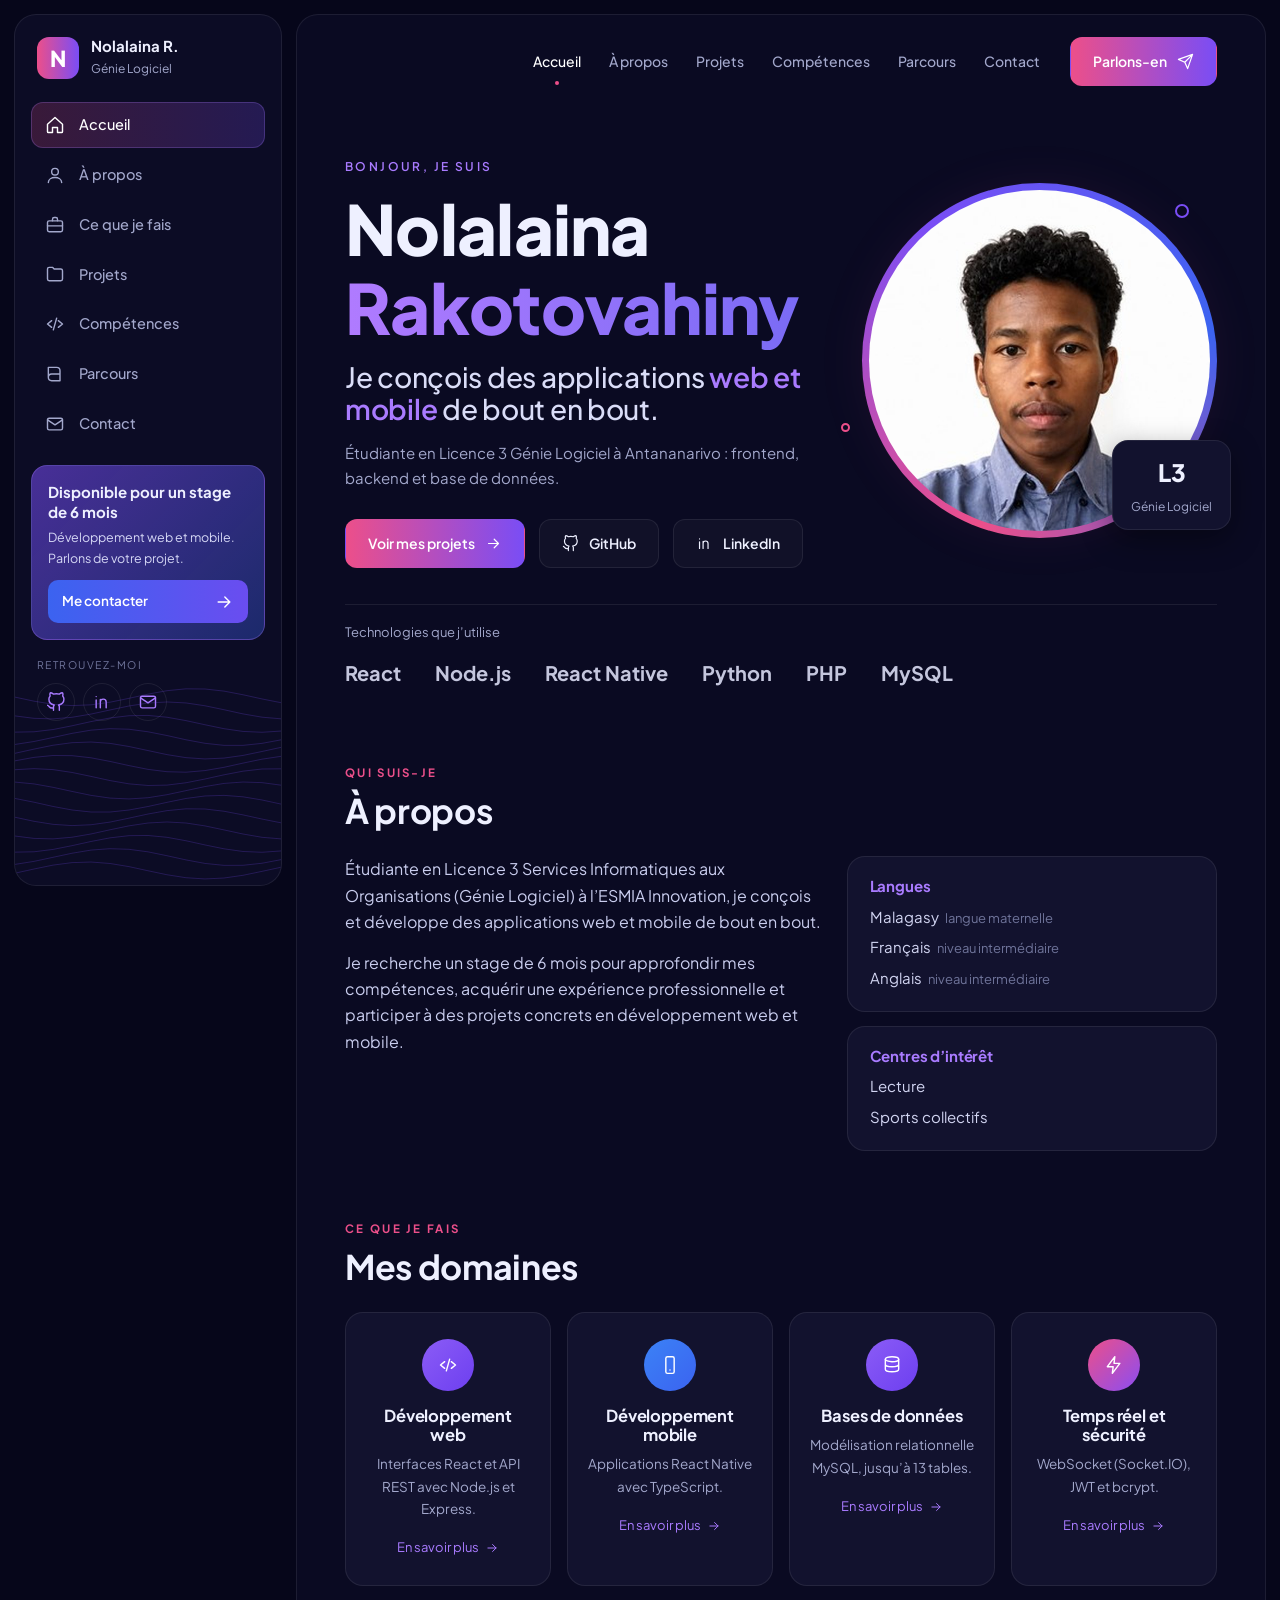
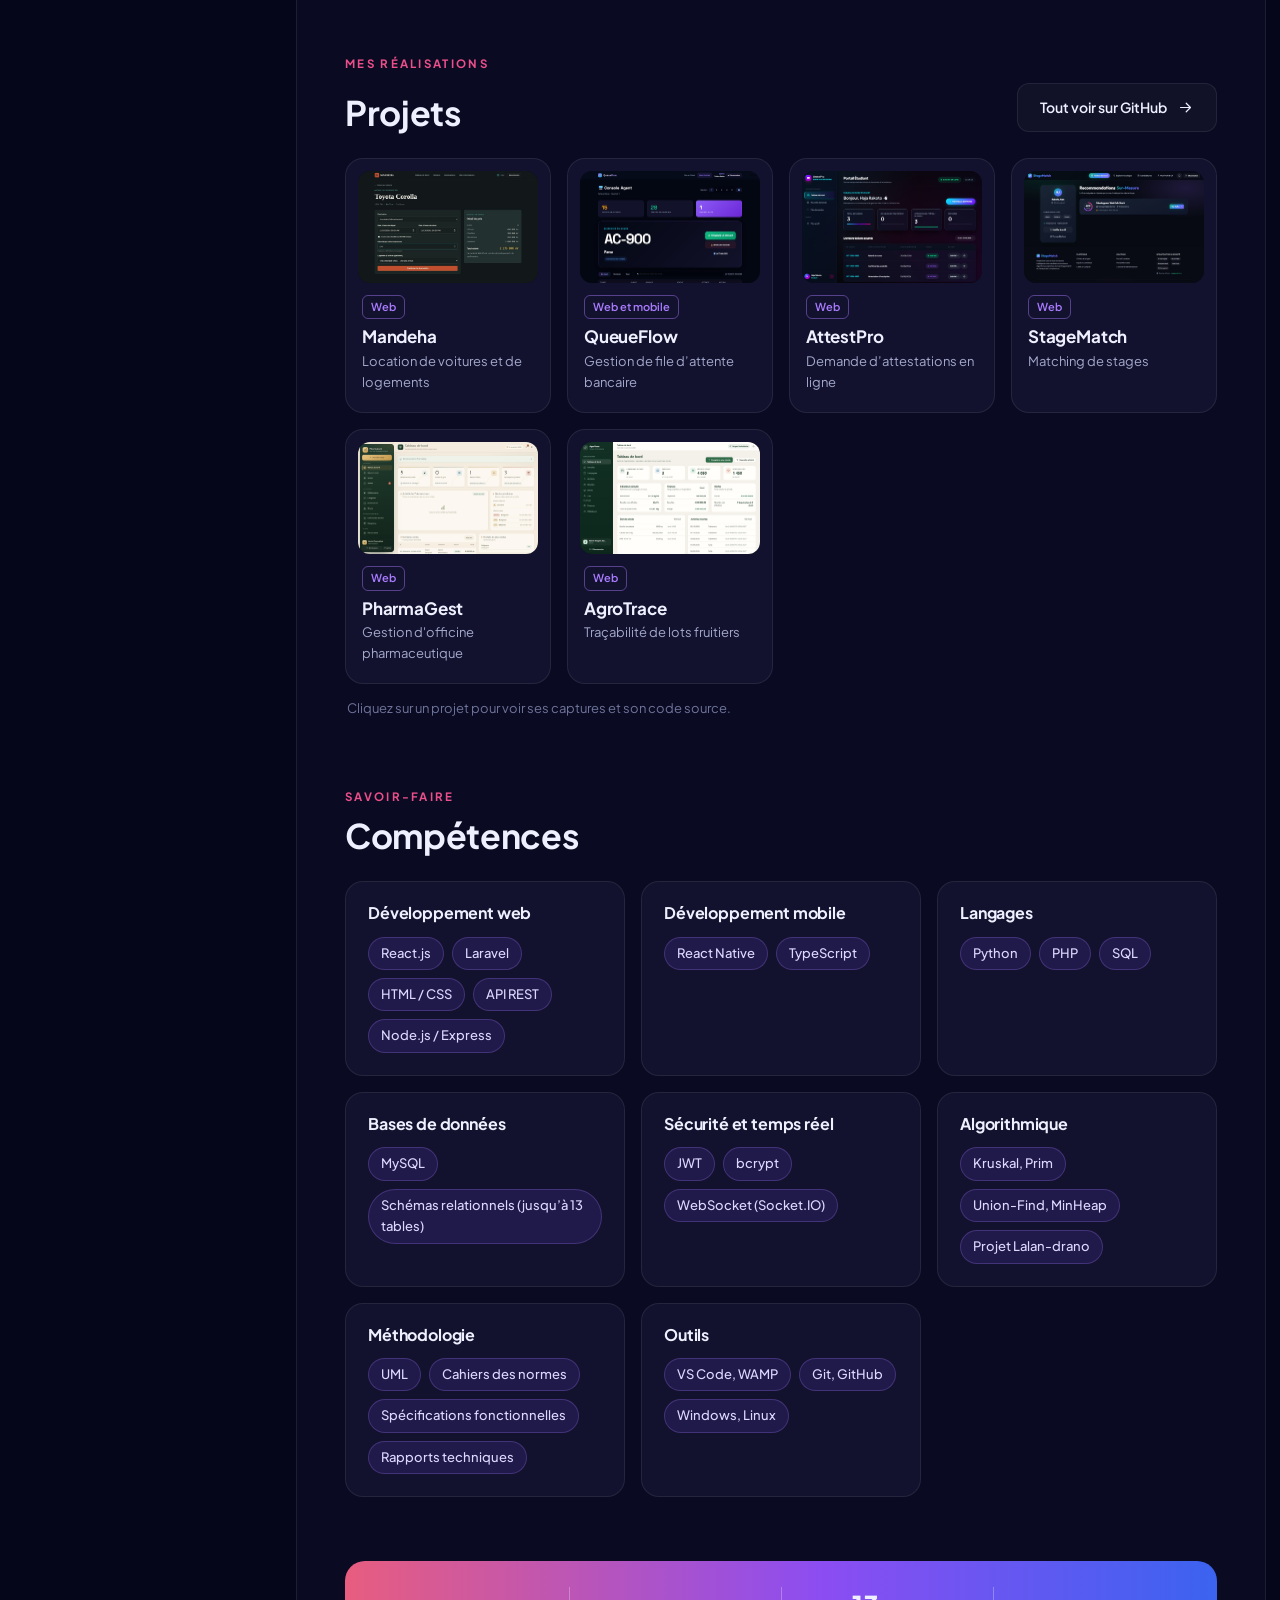
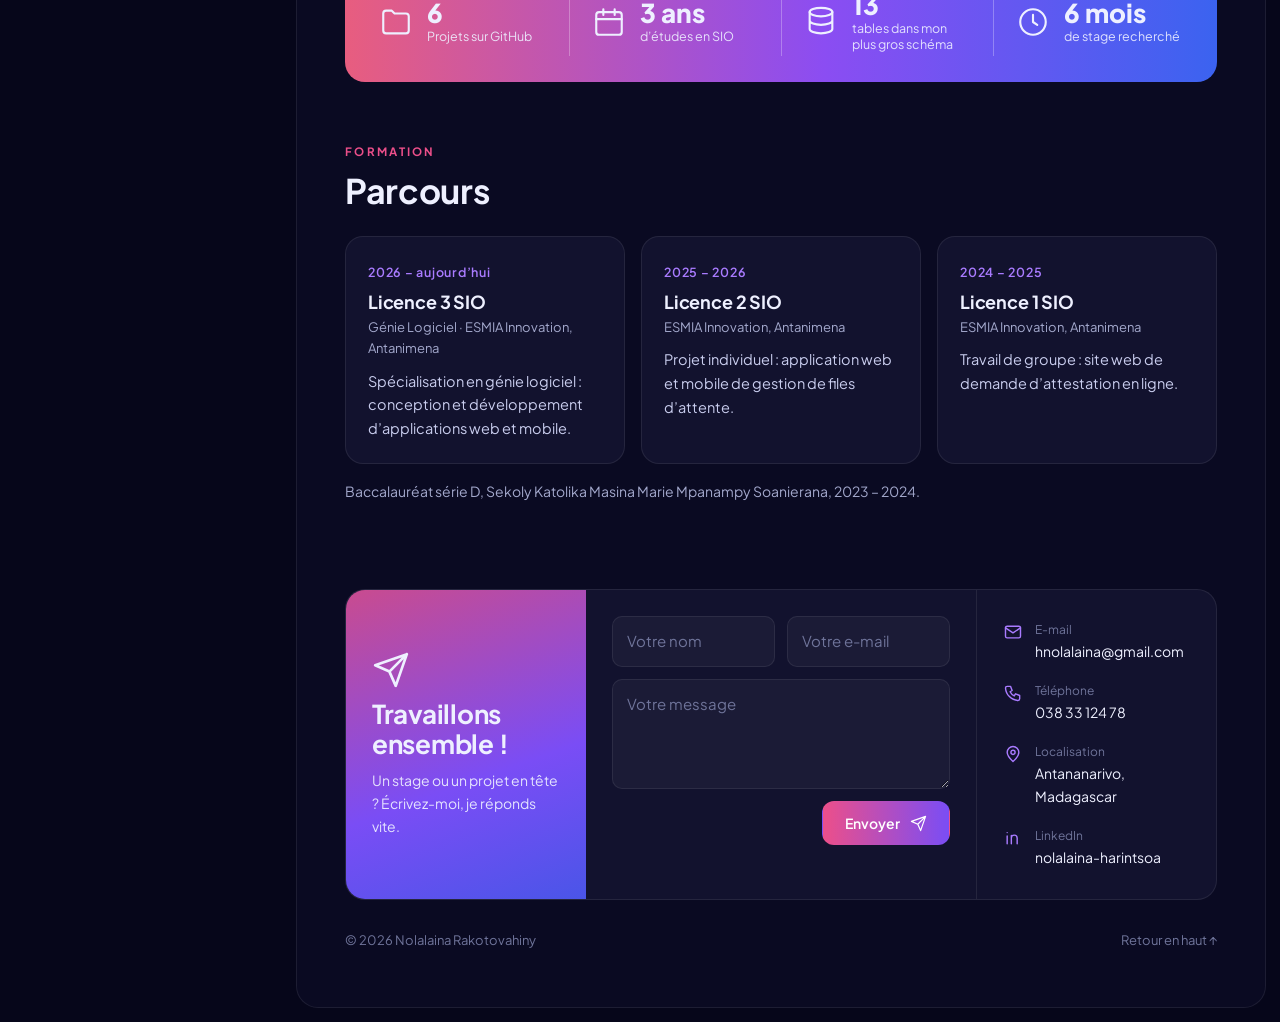
==== commit 8d3e450d: "commit" ====
--- a/index.html
+++ b/index.html
@@ -109,7 +109,7 @@
       <div class="sh"><h2>Projets</h2><a class="btn" href="https://github.com/Nolalaina" target="_blank" rel="noopener">Tout voir sur GitHub <svg class="i" aria-hidden="true"><use href="#i-arrow"/></svg></a></div>
       <div class="cols4">
       <article class="pcard reveal" tabindex="0" role="button" aria-label="Voir les captures de Mandeha">
-        <div class="pshot"><img class="on" src="images/mandeha-1.jpg" alt="Réservation avec devis calculé en direct" loading="lazy"><img class="" src="images/mandeha-2.jpg" alt="Catalogue des voitures côté client" loading="lazy"><img class="" src="images/mandeha-3.jpg" alt="Tableau de bord administrateur" loading="lazy"><img class="" src="images/mandeha-4.jpg" alt="Suivi des réservations côté administrateur" loading="lazy"><img class="" src="images/mandeha-5.jpg" alt="Gestion des voitures : flotte et disponibilité" loading="lazy"><img class="" src="images/mandeha-6.jpg" alt="Chauffeurs et planning des missions" loading="lazy"><img class="" src="images/mandeha-7.jpg" alt="Logements proposés par destination" loading="lazy"><img class="" src="images/mandeha-8.jpg" alt="Destinations et tarifs depuis Antananarivo" loading="lazy"><img class="" src="images/mandeha-9.jpg" alt="Paiements et encaissements" loading="lazy"><img class="" src="images/mandeha-10.jpg" alt="Maintenance des véhicules" loading="lazy"></div>
+        <div class="pshot"><img class="on" src="images/mandeha-1.jpg" alt="Réservation avec devis calculé en direct" loading="lazy"><img class="" src="images/mandeha-2.jpg" alt="Catalogue des voitures côté client" loading="lazy"><img class="" src="images/mandeha-3.jpg" alt="Tableau de bord administrateur" loading="lazy"><img class="" src="images/mandeha-4.jpg" alt="Suivi des réservations côté administrateur" loading="lazy"><img class="" src="images/mandeha-5.jpg" alt="Gestion des voitures : flotte et disponibilité" loading="lazy"><img class="" src="images/mandeha-6.jpg" alt="Chauffeurs et planning des missions" loading="lazy"><img class="" src="images/mandeha-7.jpg" alt="Logements proposés par destination" loading="lazy"></div>
         <span class="ptag">Web</span>
         <h3>Mandeha</h3>
         <p class="psub">Location de voitures et de logements</p>
@@ -121,7 +121,7 @@
         </div>
       </article>
       <article class="pcard reveal" tabindex="0" role="button" aria-label="Voir les captures de QueueFlow">
-        <div class="pshot"><img class="on" src="images/queueflow-1.jpg" alt="Console agent : ticket appelé et file du guichet" loading="lazy"><img class="" src="images/queueflow-2.jpg" alt="File en direct : tickets appelés par service" loading="lazy"><img class="" src="images/queueflow-3.jpg" alt="Prise de ticket en trois étapes" loading="lazy"><img class="" src="images/queueflow-4.jpg" alt="Console administrateur : indicateurs et activité" loading="lazy"><img class="" src="images/queueflow-5.jpg" alt="Page d'accueil de la plateforme" loading="lazy"><img class="" src="images/queueflow-6.jpg" alt="Espace usager : position dans la file" loading="lazy"><img class="" src="images/queueflow-7.jpg" alt="Compte bancaire et transactions" loading="lazy"><img class="" src="images/queueflow-8.jpg" alt="Console admin : file globale" loading="lazy"><img class="" src="images/queueflow-9.jpg" alt="Console admin : gestion des services" loading="lazy"><img class="" src="images/queueflow-10.jpg" alt="Console admin : journal des actions" loading="lazy"></div>
+        <div class="pshot"><img class="on" src="images/queueflow-1.jpg" alt="Console agent : ticket appelé et file du guichet" loading="lazy"><img class="" src="images/queueflow-2.jpg" alt="File en direct : tickets appelés par service" loading="lazy"><img class="" src="images/queueflow-3.jpg" alt="Prise de ticket en trois étapes" loading="lazy"><img class="" src="images/queueflow-4.jpg" alt="Console administrateur : indicateurs et activité" loading="lazy"><img class="" src="images/queueflow-5.jpg" alt="Page d'accueil de la plateforme" loading="lazy"><img class="" src="images/queueflow-6.jpg" alt="Espace usager : position dans la file" loading="lazy"><img class="" src="images/queueflow-7.jpg" alt="Compte bancaire et transactions" loading="lazy"></div>
         <span class="ptag">Web et mobile</span>
         <h3>QueueFlow</h3>
         <p class="psub">Gestion de file d’attente bancaire</p>
@@ -133,7 +133,7 @@
         </div>
       </article>
       <article class="pcard reveal" tabindex="0" role="button" aria-label="Voir les captures de AttestPro">
-        <div class="pshot"><img class="on" src="images/attestpro-1.jpg" alt="Espace étudiant : suivi des demandes" loading="lazy"><img class="" src="images/attestpro-2.jpg" alt="Nouvelle demande d’attestation" loading="lazy"><img class="" src="images/attestpro-3.jpg" alt="Registre des demandes avec filtres" loading="lazy"><img class="" src="images/attestpro-4.jpg" alt="Écran d’appel des tickets au guichet" loading="lazy"><img class="" src="images/attestpro-5.jpg" alt="Tableau de bord administratif" loading="lazy"><img class="" src="images/attestpro-6.jpg" alt="Statistiques et flux des demandes" loading="lazy"><img class="" src="images/attestpro-7.jpg" alt="Catalogue des types d'attestation" loading="lazy"><img class="" src="images/attestpro-8.jpg" alt="Traitement d'une demande" loading="lazy"><img class="" src="images/attestpro-9.jpg" alt="Fiche de retrait au guichet" loading="lazy"><img class="" src="images/attestpro-10.jpg" alt="Mes demandes : suivi et historique des tickets" loading="lazy"></div>
+        <div class="pshot"><img class="on" src="images/attestpro-1.jpg" alt="Espace étudiant : suivi des demandes" loading="lazy"><img class="" src="images/attestpro-2.jpg" alt="Nouvelle demande d’attestation" loading="lazy"><img class="" src="images/attestpro-3.jpg" alt="Registre des demandes avec filtres" loading="lazy"><img class="" src="images/attestpro-4.jpg" alt="Écran d’appel des tickets au guichet" loading="lazy"><img class="" src="images/attestpro-5.jpg" alt="Tableau de bord administratif" loading="lazy"><img class="" src="images/attestpro-6.jpg" alt="Statistiques et flux des demandes" loading="lazy"><img class="" src="images/attestpro-7.jpg" alt="Catalogue des types d'attestation" loading="lazy"></div>
         <span class="ptag">Web</span>
         <h3>AttestPro</h3>
         <p class="psub">Demande d’attestations en ligne</p>
@@ -145,7 +145,7 @@
         </div>
       </article>
       <article class="pcard reveal" tabindex="0" role="button" aria-label="Voir les captures de StageMatch">
-        <div class="pshot"><img class="on" src="images/stagematch-1.jpg" alt="Recommandations classées par score de correspondance" loading="lazy"><img class="" src="images/stagematch-2.jpg" alt="Détail d’une offre avec score de matching" loading="lazy"><img class="" src="images/stagematch-3.jpg" alt="Catalogue des offres de stage" loading="lazy"><img class="" src="images/stagematch-4.jpg" alt="Console d’administration : statistiques" loading="lazy"><img class="" src="images/stagematch-5.jpg" alt="Page d'accueil de la plateforme" loading="lazy"><img class="" src="images/stagematch-6.jpg" alt="Profil étudiant et compétences" loading="lazy"><img class="" src="images/stagematch-7.jpg" alt="Suivi des candidatures" loading="lazy"><img class="" src="images/stagematch-8.jpg" alt="Espace entreprise" loading="lazy"><img class="" src="images/stagematch-9.jpg" alt="Administration : référentiel des compétences et filières" loading="lazy"><img class="" src="images/stagematch-10.jpg" alt="Administration : utilisateurs" loading="lazy"></div>
+        <div class="pshot"><img class="on" src="images/stagematch-1.jpg" alt="Recommandations classées par score de correspondance" loading="lazy"><img class="" src="images/stagematch-2.jpg" alt="Détail d’une offre avec score de matching" loading="lazy"><img class="" src="images/stagematch-3.jpg" alt="Catalogue des offres de stage" loading="lazy"><img class="" src="images/stagematch-4.jpg" alt="Console d’administration : statistiques" loading="lazy"><img class="" src="images/stagematch-5.jpg" alt="Page d'accueil de la plateforme" loading="lazy"><img class="" src="images/stagematch-6.jpg" alt="Profil étudiant et compétences" loading="lazy"><img class="" src="images/stagematch-7.jpg" alt="Suivi des candidatures" loading="lazy"></div>
         <span class="ptag">Web</span>
         <h3>StageMatch</h3>
         <p class="psub">Matching de stages</p>
@@ -157,7 +157,7 @@
         </div>
       </article>
       <article class="pcard reveal" tabindex="0" role="button" aria-label="Voir les captures de PharmaGest">
-        <div class="pshot"><img class="on" src="images/pharmacie-1.jpg" alt="Tableau de bord avec indicateurs clés de la pharmacie" loading="lazy"><img class="" src="images/pharmacie-2.jpg" alt="Module caisse avec recherche par code-barres" loading="lazy"><img class="" src="images/pharmacie-3.jpg" alt="Catalogue des médicaments avec stock et prix" loading="lazy"><img class="" src="images/pharmacie-4.jpg" alt="Rapports PDF de ventes et d'achats" loading="lazy"><img class="" src="images/pharmacie-5.jpg" alt="Fournisseurs : carnet des partenaires" loading="lazy"><img class="" src="images/pharmacie-6.jpg" alt="Commandes d'achat et réceptions" loading="lazy"><img class="" src="images/pharmacie-7.jpg" alt="État du stock : lots et quantités" loading="lazy"><img class="" src="images/pharmacie-8.jpg" alt="Centre d'alertes et péremptions" loading="lazy"><img class="" src="images/pharmacie-9.jpg" alt="Liste des ventes et encaissements" loading="lazy"><img class="" src="images/pharmacie-10.jpg" alt="Journal d'audit des actions" loading="lazy"></div>
+        <div class="pshot"><img class="on" src="images/pharmacie-1.jpg" alt="Tableau de bord avec indicateurs clés de la pharmacie" loading="lazy"><img class="" src="images/pharmacie-2.jpg" alt="Module caisse avec recherche par code-barres" loading="lazy"><img class="" src="images/pharmacie-3.jpg" alt="Catalogue des médicaments avec stock et prix" loading="lazy"><img class="" src="images/pharmacie-4.jpg" alt="Rapports PDF de ventes et d'achats" loading="lazy"><img class="" src="images/pharmacie-5.jpg" alt="Fournisseurs : carnet des partenaires" loading="lazy"><img class="" src="images/pharmacie-6.jpg" alt="Commandes d'achat et réceptions" loading="lazy"><img class="" src="images/pharmacie-7.jpg" alt="État du stock : lots et quantités" loading="lazy"></div>
         <span class="ptag">Web</span>
         <h3>PharmaGest</h3>
         <p class="psub">Gestion d'officine pharmaceutique</p>
@@ -169,7 +169,7 @@
         </div>
       </article>
       <article class="pcard reveal" tabindex="0" role="button" aria-label="Voir les captures de AgroTrace">
-        <div class="pshot"><img class="on" src="images/agrotrace-1.jpg" alt="Tableau de bord : indicateurs, stocks et alertes" loading="lazy"><img class="" src="images/agrotrace-2.jpg" alt="Fiche lot avec QR code et traçabilité remontante" loading="lazy"><img class="" src="images/agrotrace-3.jpg" alt="Page publique de traçabilité du lot" loading="lazy"><img class="" src="images/agrotrace-4.jpg" alt="Finances : dépenses, recettes et marge calculée" loading="lazy"><img class="" src="images/agrotrace-5.jpg" alt="Parcelles : registre des variétés et surfaces" loading="lazy"><img class="" src="images/agrotrace-6.jpg" alt="Campagnes : planification des cycles de production" loading="lazy"><img class="" src="images/agrotrace-7.jpg" alt="Récoltes : quantités et volumes disponibles" loading="lazy"><img class="" src="images/agrotrace-8.jpg" alt="Stocks et intrants : mouvements et alertes" loading="lazy"><img class="" src="images/agrotrace-9.jpg" alt="Lots de production reliés aux récoltes et ventes" loading="lazy"><img class="" src="images/agrotrace-10.jpg" alt="Utilisateurs : rôles et accès de l'équipe" loading="lazy"></div>
+        <div class="pshot"><img class="on" src="images/agrotrace-1.jpg" alt="Tableau de bord : indicateurs, stocks et alertes" loading="lazy"><img class="" src="images/agrotrace-2.jpg" alt="Fiche lot avec QR code et traçabilité remontante" loading="lazy"><img class="" src="images/agrotrace-3.jpg" alt="Page publique de traçabilité du lot" loading="lazy"><img class="" src="images/agrotrace-4.jpg" alt="Finances : dépenses, recettes et marge calculée" loading="lazy"><img class="" src="images/agrotrace-5.jpg" alt="Parcelles : registre des variétés et surfaces" loading="lazy"><img class="" src="images/agrotrace-6.jpg" alt="Campagnes : planification des cycles de production" loading="lazy"><img class="" src="images/agrotrace-7.jpg" alt="Récoltes : quantités et volumes disponibles" loading="lazy"></div>
         <span class="ptag">Web</span>
         <h3>AgroTrace</h3>
         <p class="psub">Traçabilité de lots fruitiers</p>
--- a/css/style.css
+++ b/css/style.css
@@ -51,12 +51,20 @@
 .hero h2 b{color:var(--lilac);font-weight:600}
 .hero p{color:var(--muted);max-width:460px;margin:16px 0 28px}
 .hero .row{display:flex;gap:14px;flex-wrap:wrap}
-.photo{position:relative;justify-self:center;width:min(100%,360px)}
-.ring{aspect-ratio:1;border-radius:50%;padding:7px;background:conic-gradient(from 200deg,#EC4F8A,#7A4DF5,#3B63F0,#EC4F8A)}
-.ring img{width:100%;height:100%;border-radius:50%;object-fit:cover;display:block;background:#fff}
+@property --ring-angle{syntax:"<angle>";inherits:false;initial-value:200deg}
+@keyframes ring-orbit{to{--ring-angle:560deg}}
+@keyframes glow-pulse{0%,100%{opacity:.45;transform:scale(1)}50%{opacity:.8;transform:scale(1.06)}}
+@keyframes dot-float{0%,100%{transform:translateY(0)}50%{transform:translateY(-9px)}}
+@keyframes photo-in{from{opacity:0;transform:scale(.92) translateY(14px)}to{opacity:1;transform:none}}
+.photo{position:relative;justify-self:center;width:min(100%,360px);animation:photo-in .8s cubic-bezier(.16,1,.3,1) both}
+.photo::before{content:"";position:absolute;inset:-14%;border-radius:50%;background:radial-gradient(closest-side,rgba(122,77,245,.42),rgba(236,79,138,.2) 55%,transparent 78%);filter:blur(26px);z-index:-1;animation:glow-pulse 5.5s ease-in-out infinite}
+.ring{aspect-ratio:1;border-radius:50%;padding:7px;background:conic-gradient(from var(--ring-angle,200deg),#EC4F8A,#7A4DF5,#3B63F0,#EC4F8A);animation:ring-orbit 9s linear infinite}
+.ring img{width:100%;height:100%;border-radius:50%;object-fit:cover;display:block;background:#fff;transition:transform .5s cubic-bezier(.16,1,.3,1)}
+.photo:hover .ring img{transform:scale(1.045)}
 .exp{position:absolute;right:-14px;bottom:8px;background:var(--card);border:1px solid var(--line);border-radius:16px;padding:12px 18px;text-align:center;box-shadow:0 10px 30px rgba(0,0,0,.4)}
 .exp b{display:block;font-size:24px;font-weight:800}.exp span{font-size:12px;color:var(--muted)}
-.dot{position:absolute;border-radius:50%;border:2px solid var(--violet)}
+.dot{position:absolute;border-radius:50%;border:2px solid var(--violet);animation:dot-float 6s ease-in-out infinite}
+.dot:nth-of-type(2){animation-duration:7.5s;animation-delay:-3s}
 .techs{padding:14px 0 6px;border-top:1px solid var(--line)}
 .techs small{color:var(--muted);font-size:13px}
 .techs div{display:flex;flex-wrap:wrap;gap:12px 34px;margin-top:12px;font-size:20px;font-weight:700;color:#D9DBF2}
@@ -131,8 +139,8 @@
 .mmain{border-radius:14px;overflow:hidden;background:#04040F;border:1px solid var(--line)}
 .mmain img{display:block;width:100%;height:auto}
 .mcap{font-size:13px;color:var(--muted);margin:10px 2px 0}
-.mthumbs{display:flex;gap:10px;margin-top:12px}
-.mthumbs button{padding:0;width:25%;border-radius:10px;overflow:hidden;border:2px solid var(--line);background:none;cursor:pointer;opacity:.6}
+.mthumbs{display:flex;flex-wrap:wrap;gap:10px;margin-top:12px}
+.mthumbs button{padding:0;width:calc((100% - 30px)/4);border-radius:10px;overflow:hidden;border:2px solid var(--line);background:none;cursor:pointer;opacity:.6}
 .mthumbs button.on{border-color:var(--lilac);opacity:1}
 .mthumbs img{display:block;width:100%;aspect-ratio:16/10;object-fit:cover;object-position:top}
 .mtxt h2{font-size:30px;margin:6px 0 4px}.mtxt .pyear{color:var(--lilac);font-size:13px;font-weight:600;margin:0 0 14px}
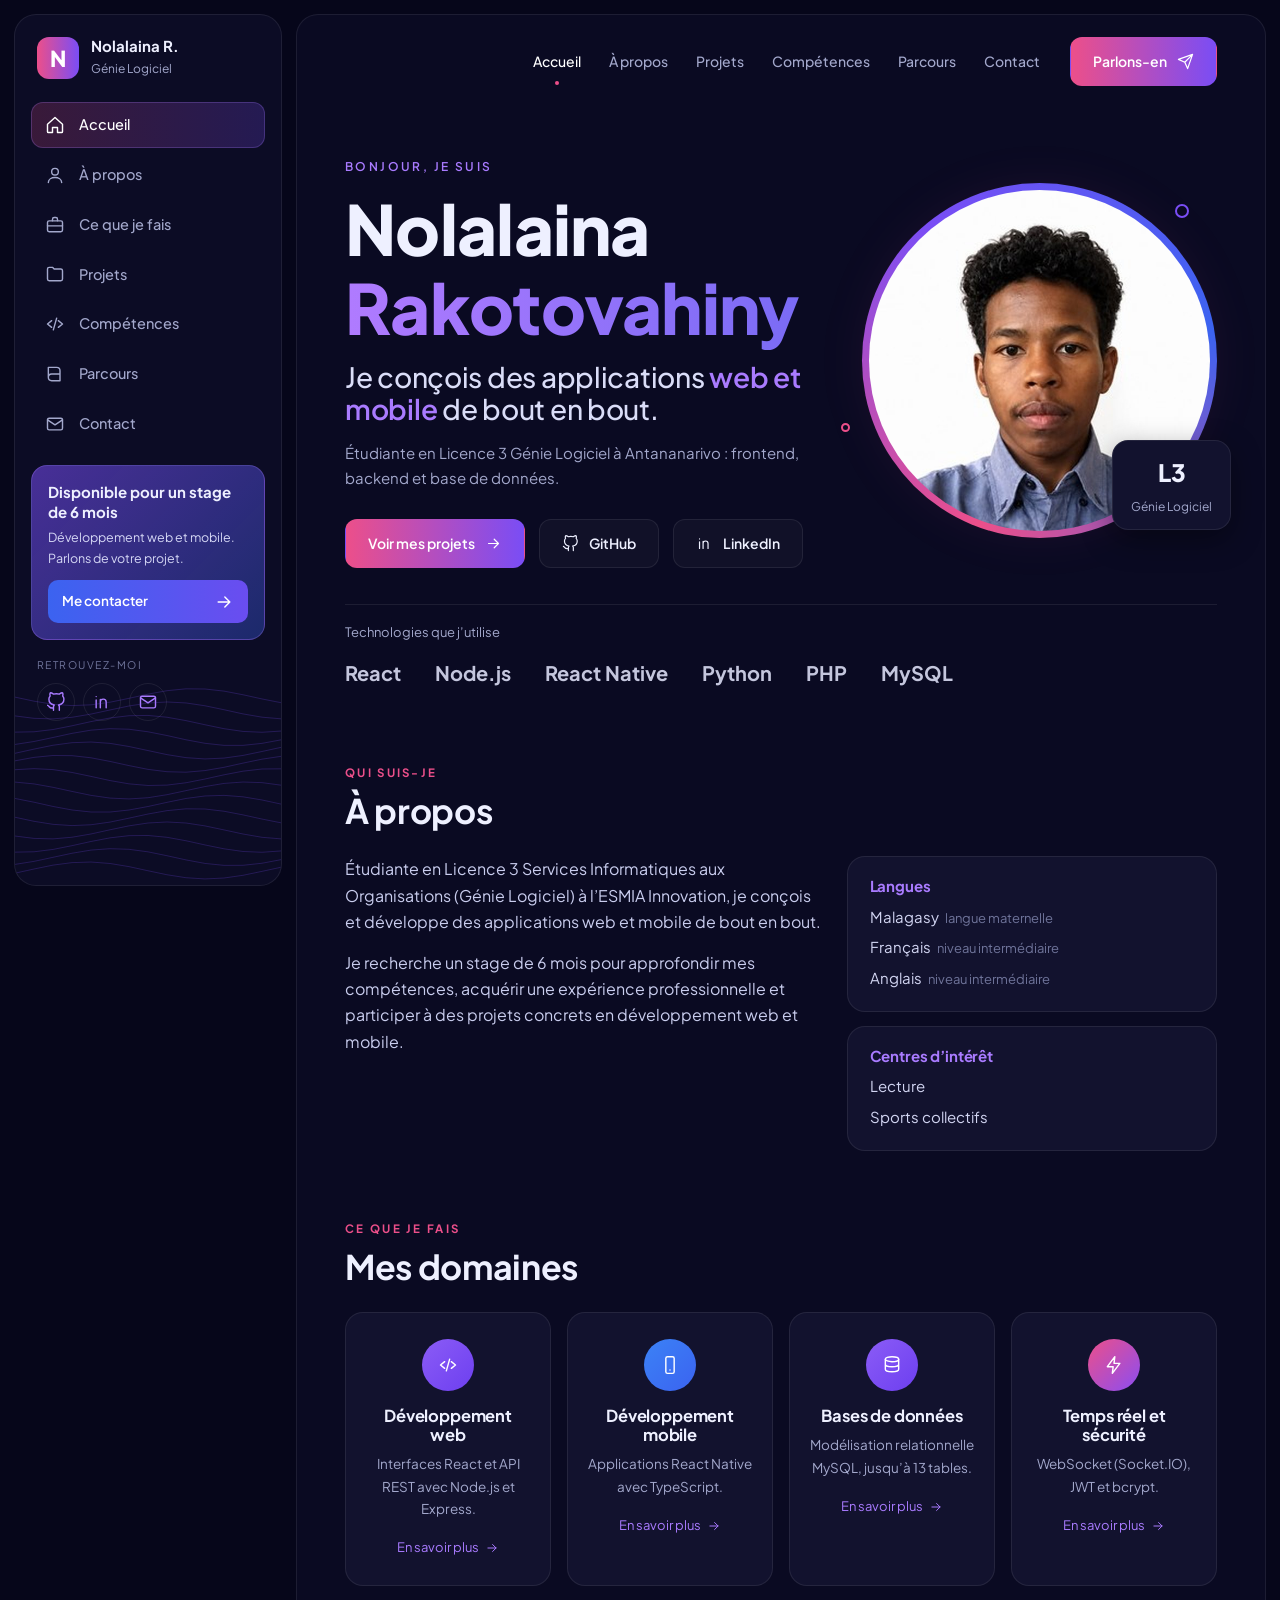
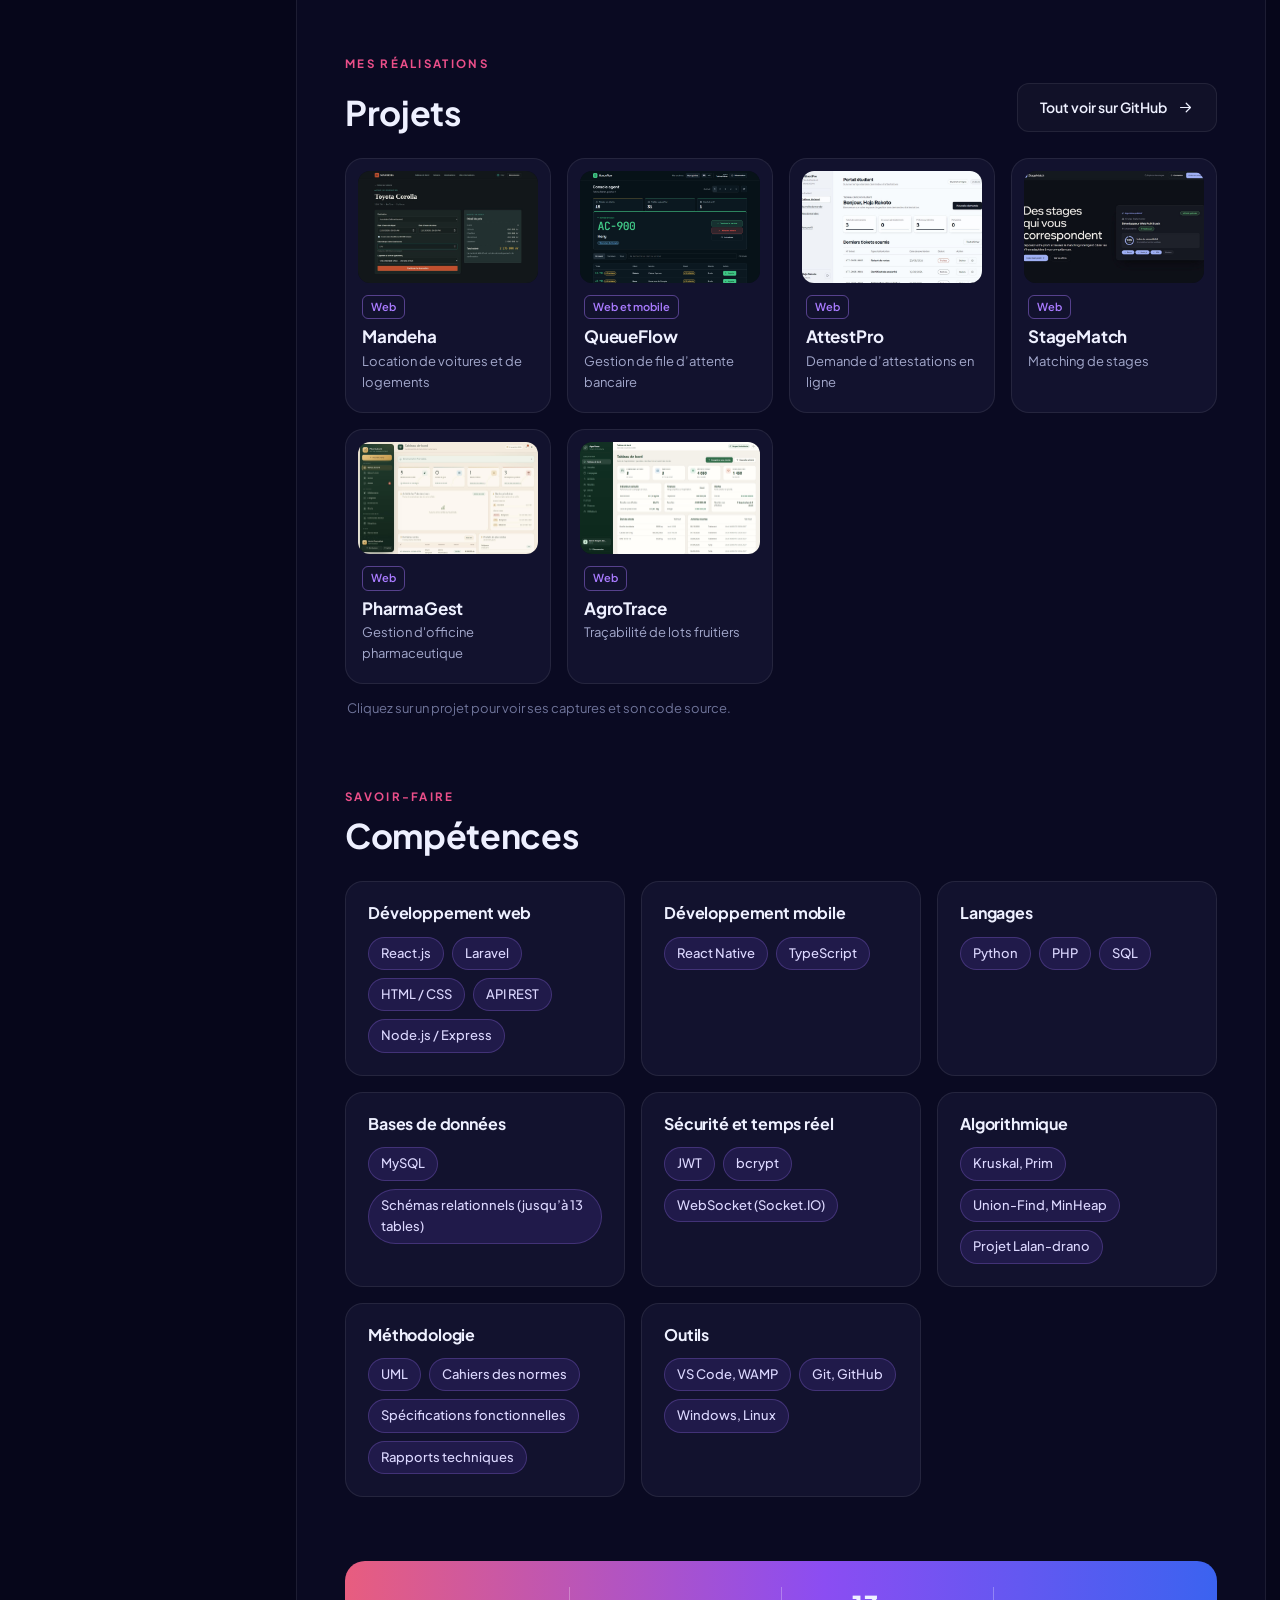
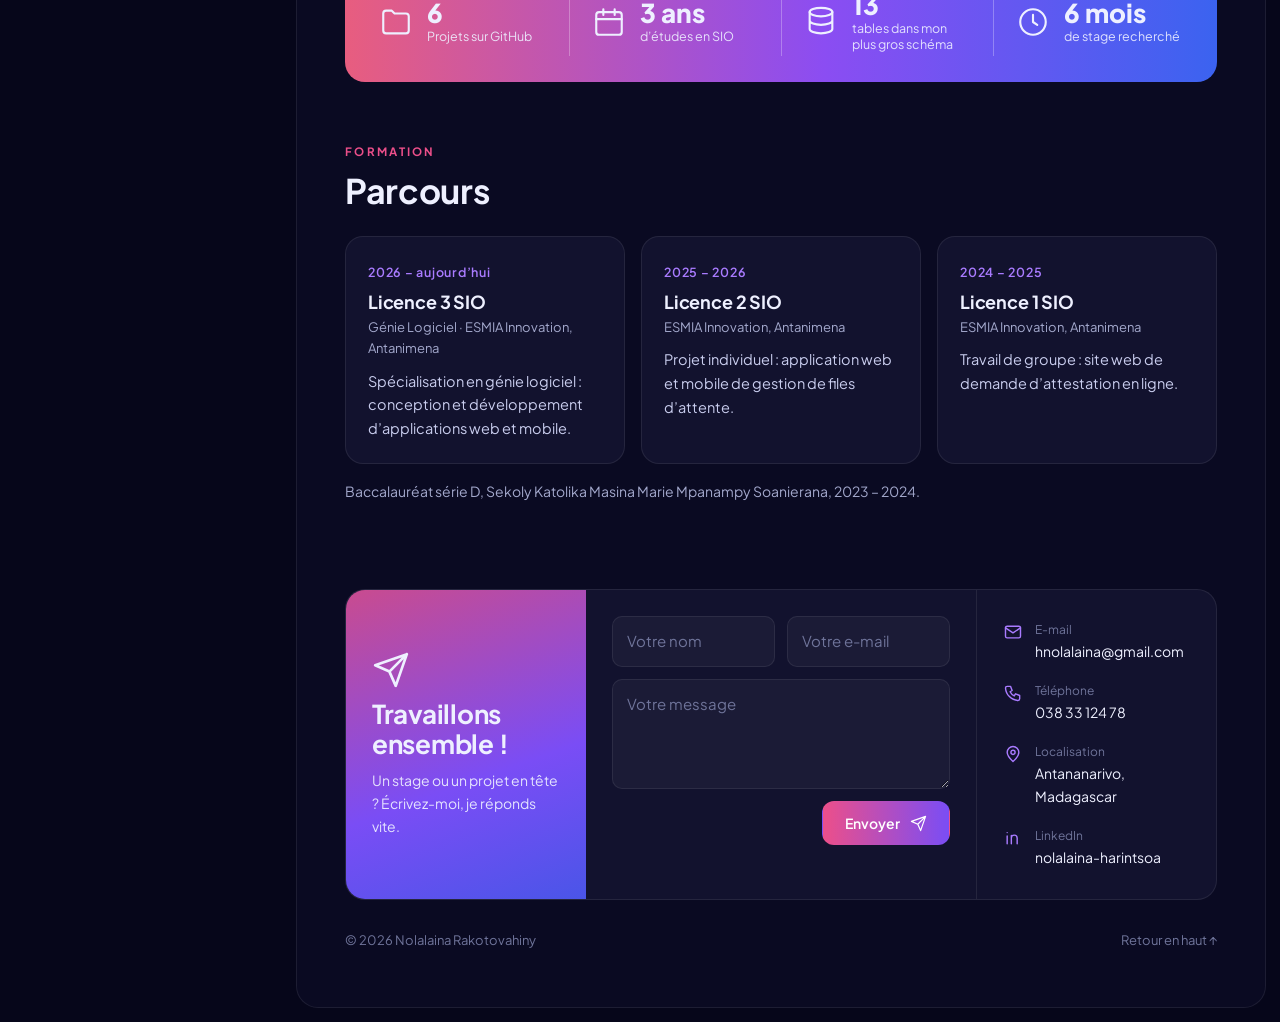
==== commit 367ecf7f: "commit" ====
--- a/index.html
+++ b/index.html
@@ -133,7 +133,7 @@
         </div>
       </article>
       <article class="pcard reveal" tabindex="0" role="button" aria-label="Voir les captures de AttestPro">
-        <div class="pshot"><img class="on" src="images/attestpro-1.jpg" alt="Espace étudiant : suivi des demandes" loading="lazy"><img class="" src="images/attestpro-2.jpg" alt="Nouvelle demande d’attestation" loading="lazy"><img class="" src="images/attestpro-3.jpg" alt="Registre des demandes avec filtres" loading="lazy"><img class="" src="images/attestpro-4.jpg" alt="Écran d’appel des tickets au guichet" loading="lazy"><img class="" src="images/attestpro-5.jpg" alt="Tableau de bord administratif" loading="lazy"><img class="" src="images/attestpro-6.jpg" alt="Statistiques et flux des demandes" loading="lazy"><img class="" src="images/attestpro-7.jpg" alt="Catalogue des types d'attestation" loading="lazy"></div>
+<div class="pshot"><img class="on" src="images/attestpro-1.jpg" alt="Espace etudiant : suivi des demandes" loading="lazy"><img class="" src="images/attestpro-2.jpg" alt="Nouvelle demande d attestation" loading="lazy"><img class="" src="images/attestpro-3.jpg" alt="Mes demandes etudiant" loading="lazy"><img class="" src="images/attestpro-4.jpg" alt="Ecran d appel des tickets au guichet" loading="lazy"><img class="" src="images/attestpro-5.jpg" alt="Tableau de bord administratif" loading="lazy"><img class="" src="images/attestpro-6.jpg" alt="Registre des demandes avec filtres" loading="lazy"><img class="" src="images/attestpro-7.jpg" alt="Statistiques et flux des demandes" loading="lazy"></div>
         <span class="ptag">Web</span>
         <h3>AttestPro</h3>
         <p class="psub">Demande d’attestations en ligne</p>
@@ -145,7 +145,7 @@
         </div>
       </article>
       <article class="pcard reveal" tabindex="0" role="button" aria-label="Voir les captures de StageMatch">
-        <div class="pshot"><img class="on" src="images/stagematch-1.jpg" alt="Recommandations classées par score de correspondance" loading="lazy"><img class="" src="images/stagematch-2.jpg" alt="Détail d’une offre avec score de matching" loading="lazy"><img class="" src="images/stagematch-3.jpg" alt="Catalogue des offres de stage" loading="lazy"><img class="" src="images/stagematch-4.jpg" alt="Console d’administration : statistiques" loading="lazy"><img class="" src="images/stagematch-5.jpg" alt="Page d'accueil de la plateforme" loading="lazy"><img class="" src="images/stagematch-6.jpg" alt="Profil étudiant et compétences" loading="lazy"><img class="" src="images/stagematch-7.jpg" alt="Suivi des candidatures" loading="lazy"></div>
+<div class="pshot"><img class="on" src="images/stagematch-1.jpg" alt="Page d accueil StageMatch" loading="lazy"><img class="" src="images/stagematch-2.jpg" alt="Page de connexion" loading="lazy"><img class="" src="images/stagematch-3.jpg" alt="Catalogue des offres de stage" loading="lazy"><img class="" src="images/stagematch-4.jpg" alt="Detail d une offre" loading="lazy"><img class="" src="images/stagematch-5.jpg" alt="Recommandations classees par score de correspondance" loading="lazy"><img class="" src="images/stagematch-6.jpg" alt="Suivi des candidatures" loading="lazy"><img class="" src="images/stagematch-7.jpg" alt="Console d administration" loading="lazy"></div>
         <span class="ptag">Web</span>
         <h3>StageMatch</h3>
         <p class="psub">Matching de stages</p>
